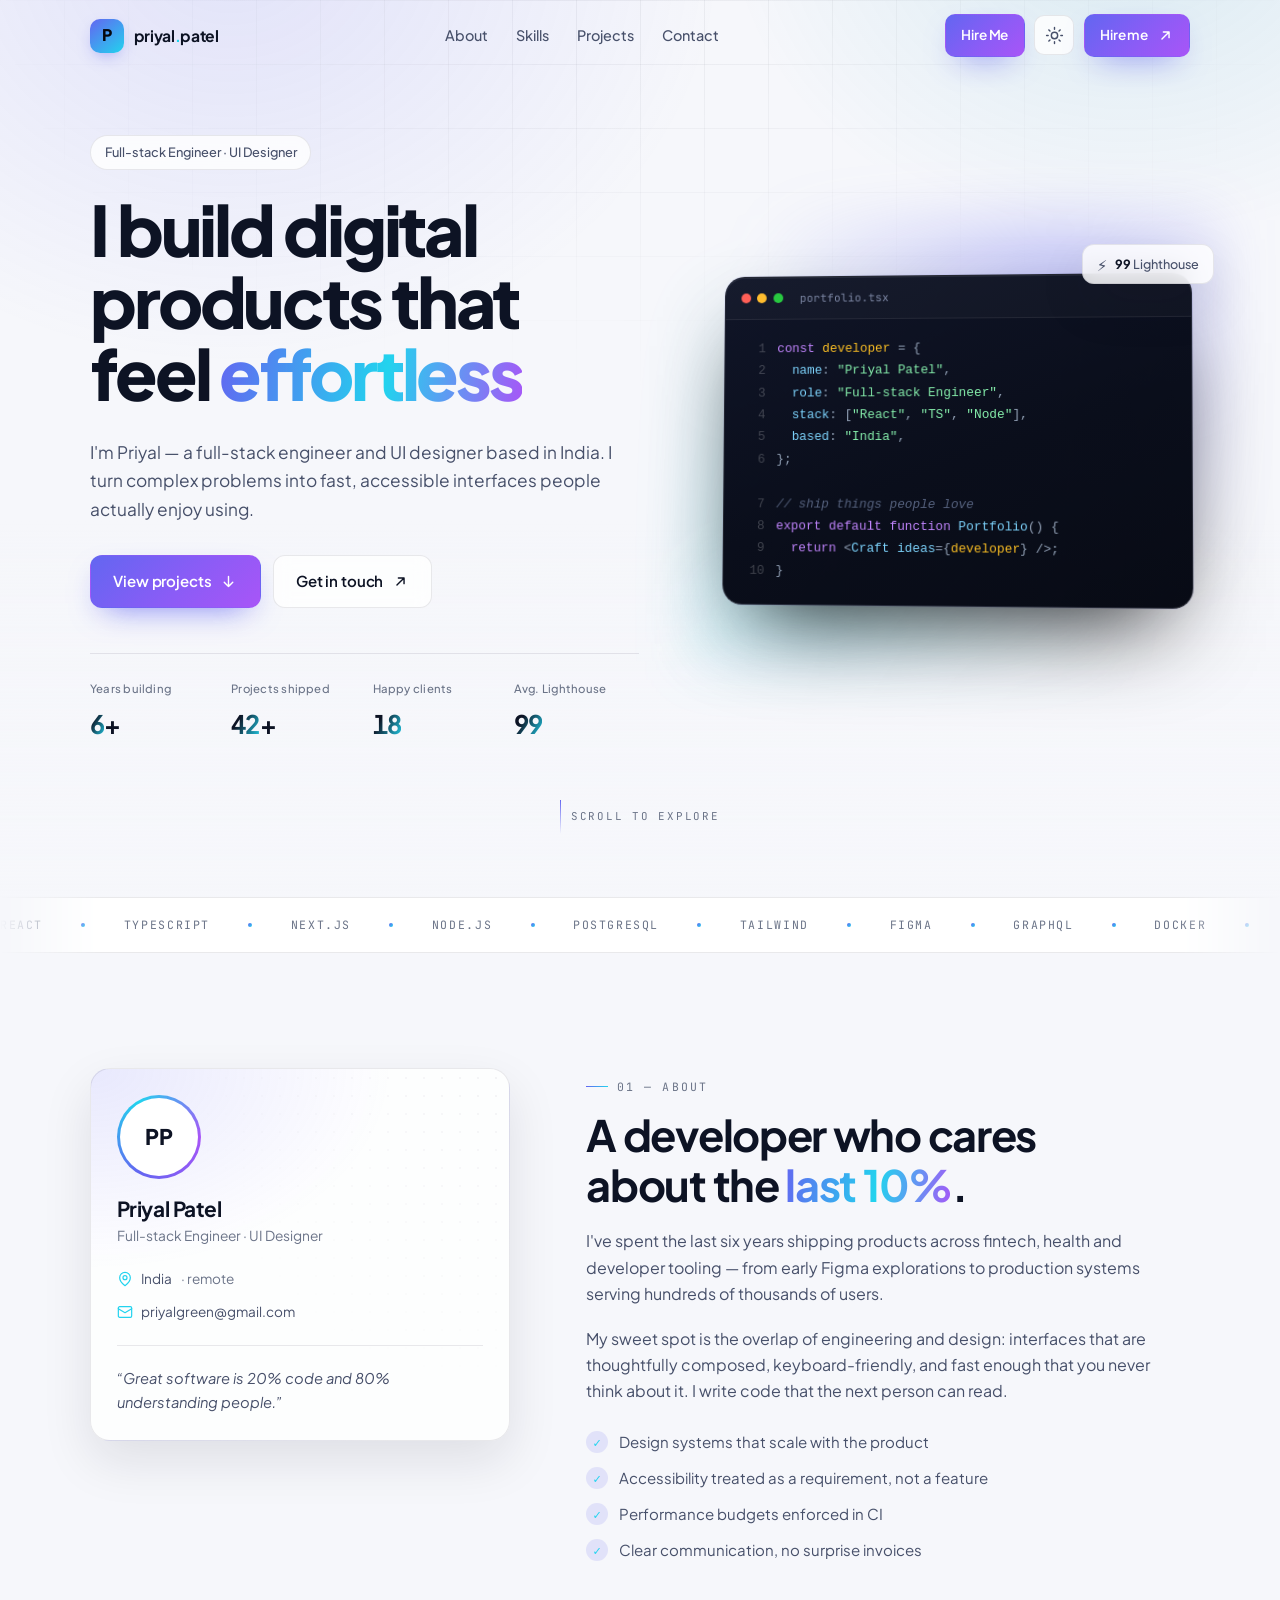
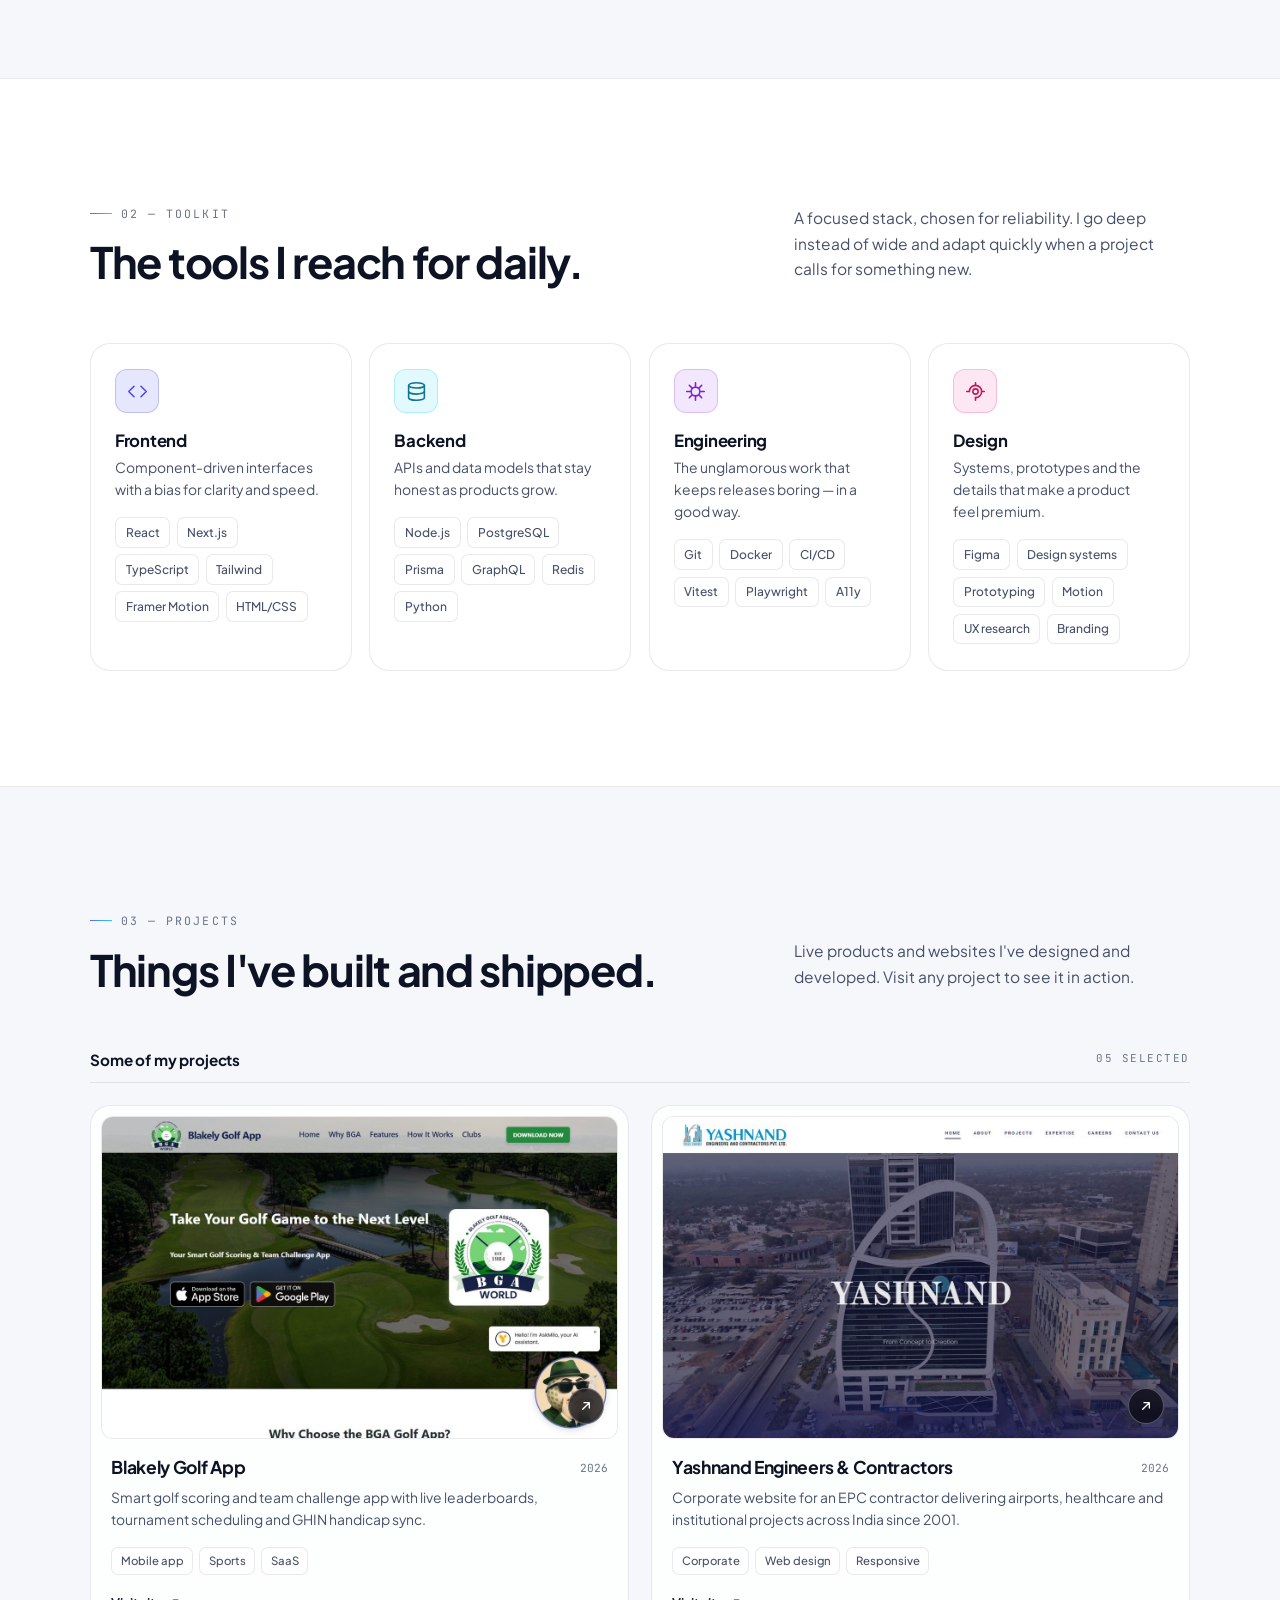
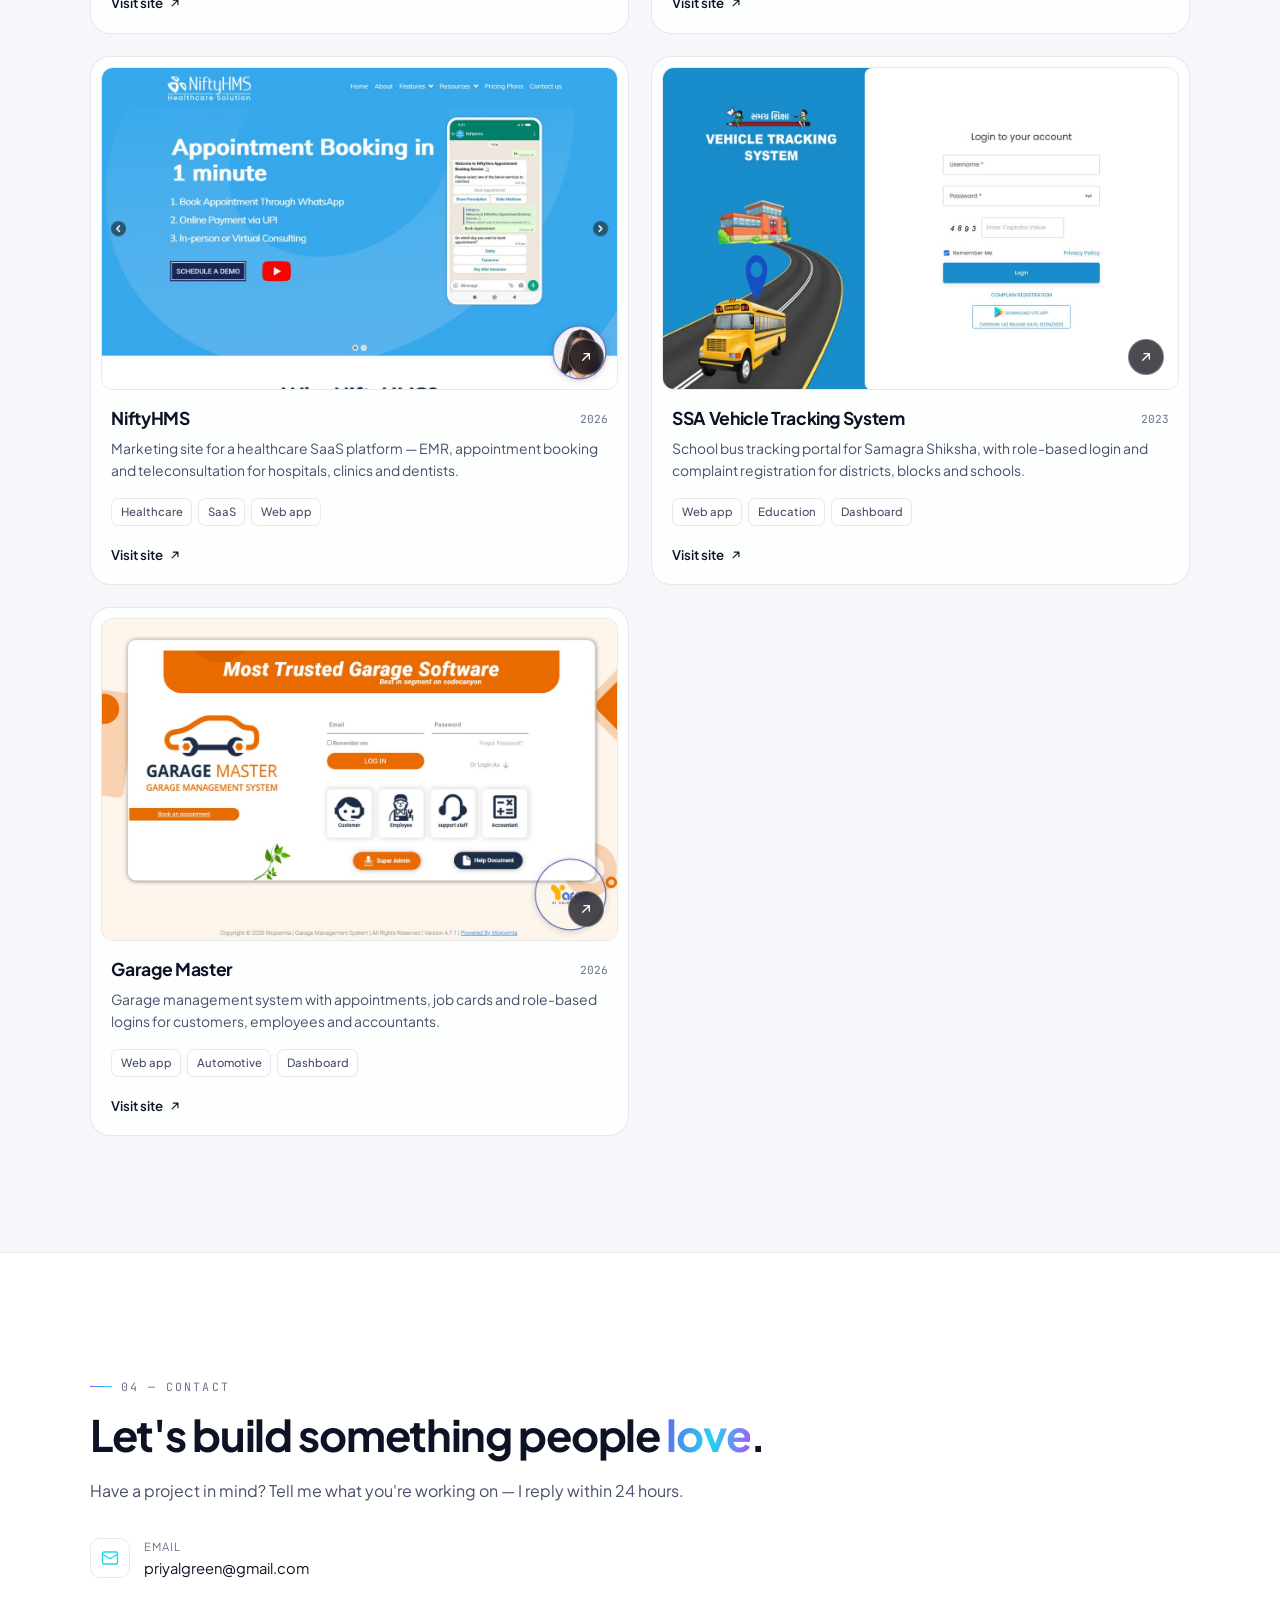
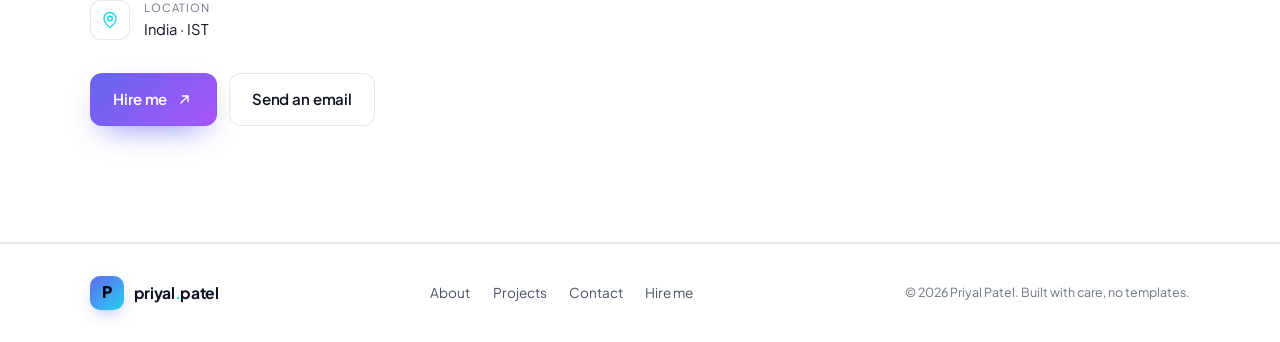
==== index.html @ 3e7e8407 "Add files via upload" ====
<!DOCTYPE html>
<html lang="en" data-theme="dark">

<head>
  <meta charset="UTF-8" />
  <meta name="viewport" content="width=device-width, initial-scale=1.0" />
  <title>Priyal Patel — Full-stack Engineer &amp; UI Designer</title>
  <meta name="description"
    content="Portfolio of Priyal Patel, a full-stack engineer and UI designer building fast, accessible digital products." />
  <meta name="author" content="Priyal Patel" />
  <meta name="theme-color" content="#060810" />
  <meta property="og:type" content="website" />
  <meta property="og:title" content="Priyal Patel — Full-stack Engineer &amp; UI Designer" />
  <meta property="og:description"
    content="I build digital products that feel effortless. Full-stack engineering, interface design and design systems." />
  <meta property="og:site_name" content="Priyal Patel" />
  <meta name="twitter:card" content="summary" />
  <meta name="twitter:title" content="Priyal Patel — Full-stack Engineer &amp; UI Designer" />
  <meta name="twitter:description"
    content="I build digital products that feel effortless. Full-stack engineering, interface design and design systems." />
  <link rel="icon"
    href="data:image/svg+xml,%3Csvg xmlns='http://www.w3.org/2000/svg' viewBox='0 0 64 64'%3E%3Cdefs%3E%3ClinearGradient id='g' x1='0' y1='0' x2='1' y2='1'%3E%3Cstop stop-color='%236366f1'/%3E%3Cstop offset='1' stop-color='%2322d3ee'/%3E%3C/linearGradient%3E%3C/defs%3E%3Crect width='64' height='64' rx='16' fill='url(%23g)'/%3E%3Cpath d='M22 48V16h12a10 10 0 0 1 0 20h-8v12z' fill='%23060810'/%3E%3C/svg%3E" />

  <link rel="preconnect" href="https://fonts.googleapis.com" />
  <link rel="preconnect" href="https://fonts.gstatic.com" crossorigin />
  <link
    href="https://fonts.googleapis.com/css2?family=Plus+Jakarta+Sans:wght@400;500;600;700;800&family=JetBrains+Mono:wght@400;500&display=swap"
    rel="stylesheet" />

  <script>
    // Apply the saved theme before first paint to avoid a flash.
    (function () {
      try {
        var saved = localStorage.getItem("theme");
        var prefersLight = window.matchMedia("(prefers-color-scheme: light)").matches;
        document.documentElement.dataset.theme = saved || (prefersLight ? "light" : "dark");
        document.documentElement.classList.add("js");
      } catch (error) {
        /* keep the default dark theme */
      }
    })();
  </script>

  <link rel="stylesheet" href="styles.css" />
</head>

<body>
  <a class="skip-link" href="#main">Skip to content</a>
  <div class="cursor-glow" aria-hidden="true"></div>

  <!-- ================= Header ================= -->
  <header class="site-header" id="site-header">
    <div class="container header-inner">
      <a class="brand" href="#top">
        <span class="brand-mark" aria-hidden="true">P</span>
        <span class="brand-text">priyal<span class="brand-dot">.</span>patel</span>
      </a>

      <nav class="nav" id="nav" tabindex="-1" aria-label="Primary">
        <ul class="nav-list">
          <li><a class="nav-link" href="#about">About</a></li>
          <li><a class="nav-link" href="#skills">Skills</a></li>
          <li><a class="nav-link" href="#work">Projects</a></li>
          <li><a class="nav-link" href="#contact">Contact</a></li>
          <li class="nav-cta">
            <a class="btn btn-primary btn-block" href="mailto:priyalgreen@gmail.com">
              Hire me
              <svg viewBox="0 0 24 24" fill="none" stroke="currentColor" stroke-width="2" stroke-linecap="round"
                stroke-linejoin="round" aria-hidden="true">
                <path d="M7 17 17 7M9 7h8v8" />
              </svg>
            </a>
          </li>
        </ul>
      </nav>

      <div class="header-actions">
        <a class="btn btn-primary btn-sm header-hire" href="mailto:priyalgreen@gmail.com">
          Hire Me
        </a>
        <button class="icon-btn theme-toggle" id="theme-toggle" type="button" aria-label="Switch color theme">
          <svg class="icon-sun" viewBox="0 0 24 24" fill="none" stroke="currentColor" stroke-width="1.8"
            stroke-linecap="round" aria-hidden="true">
            <circle cx="12" cy="12" r="4" />
            <path
              d="M12 2v2m0 16v2M4.9 4.9l1.4 1.4m11.4 11.4 1.4 1.4M2 12h2m16 0h2M4.9 19.1l1.4-1.4M17.7 6.3l1.4-1.4" />
          </svg>
          <svg class="icon-moon" viewBox="0 0 24 24" fill="none" stroke="currentColor" stroke-width="1.8"
            stroke-linecap="round" stroke-linejoin="round" aria-hidden="true">
            <path d="M21 12.8A9 9 0 1 1 11.2 3a7 7 0 0 0 9.8 9.8Z" />
          </svg>
        </button>
        <a class="btn btn-primary btn-sm header-cta" href="#contact">
          Hire me
          <svg viewBox="0 0 24 24" fill="none" stroke="currentColor" stroke-width="2" stroke-linecap="round"
            stroke-linejoin="round" aria-hidden="true">
            <path d="M7 17 17 7M9 7h8v8" />
          </svg>
        </a>
        <button class="icon-btn menu-toggle" id="menu-toggle" type="button" aria-label="Open menu" aria-expanded="false"
          aria-controls="nav">
          <span></span><span></span><span></span>
        </button>
      </div>
    </div>
  </header>

  <main id="main">
    <!-- ================= Hero ================= -->
    <section class="hero" id="top">
      <div class="container hero-grid">
        <div class="hero-copy">
          <p class="eyebrow reveal">Full-stack Engineer · UI Designer</p>

          <h1 class="hero-title reveal" style="--d: 60ms">
            I build digital products that feel
            <span class="gradient-text">effortless</span>
          </h1>

          <p class="lead reveal" style="--d: 120ms">
            I'm Priyal — a full-stack engineer and UI designer based in India. I turn
            complex problems into fast, accessible interfaces people actually enjoy using.
          </p>

          <div class="hero-actions reveal" style="--d: 180ms">
            <a class="btn btn-primary" href="#work">
              View projects
              <svg viewBox="0 0 24 24" fill="none" stroke="currentColor" stroke-width="2" stroke-linecap="round"
                stroke-linejoin="round" aria-hidden="true">
                <path d="M12 5v14M6 13l6 6 6-6" />
              </svg>
            </a>
            <a class="btn btn-ghost" href="#contact">
              Get in touch
              <svg viewBox="0 0 24 24" fill="none" stroke="currentColor" stroke-width="2" stroke-linecap="round"
                stroke-linejoin="round" aria-hidden="true">
                <path d="M7 17 17 7M9 7h8v8" />
              </svg>
            </a>
          </div>

          <dl class="hero-stats reveal" style="--d: 300ms">
            <div>
              <dt>Years building</dt>
              <dd><span data-count="6">0</span>+</dd>
            </div>
            <div>
              <dt>Projects shipped</dt>
              <dd><span data-count="42">0</span>+</dd>
            </div>
            <div>
              <dt>Happy clients</dt>
              <dd><span data-count="18">0</span></dd>
            </div>
            <div>
              <dt>Avg. Lighthouse</dt>
              <dd><span data-count="99">0</span></dd>
            </div>
          </dl>
        </div>

        <div class="hero-visual reveal" style="--d: 160ms" aria-hidden="true">
          <div class="visual-glow"></div>

          <div class="code-card">
            <div class="code-head">
              <span class="dot dot-red"></span>
              <span class="dot dot-yellow"></span>
              <span class="dot dot-green"></span>
              <span class="code-tab">portfolio.tsx</span>
            </div>
            <pre class="code-body"><code><span class="lineno">1</span><span class="tok-key">const</span> <span class="tok-var">developer</span> <span class="tok-punc">=</span> <span class="tok-punc">{</span>
<span class="lineno">2</span>  <span class="tok-fn">name</span><span class="tok-punc">:</span> <span class="tok-str">"Priyal Patel"</span><span class="tok-punc">,</span>
<span class="lineno">3</span>  <span class="tok-fn">role</span><span class="tok-punc">:</span> <span class="tok-str">"Full-stack Engineer"</span><span class="tok-punc">,</span>
<span class="lineno">4</span>  <span class="tok-fn">stack</span><span class="tok-punc">:</span> <span class="tok-punc">[</span><span class="tok-str">"React"</span><span class="tok-punc">,</span> <span class="tok-str">"TS"</span><span class="tok-punc">,</span> <span class="tok-str">"Node"</span><span class="tok-punc">]</span><span class="tok-punc">,</span>
<span class="lineno">5</span>  <span class="tok-fn">based</span><span class="tok-punc">:</span> <span class="tok-str">"India"</span><span class="tok-punc">,</span>
<span class="lineno">6</span><span class="tok-punc">}</span><span class="tok-punc">;</span>

<span class="lineno">7</span><span class="tok-com">// ship things people love</span>
<span class="lineno">8</span><span class="tok-key">export default function</span> <span class="tok-fn">Portfolio</span><span class="tok-punc">() {</span>
<span class="lineno">9</span>  <span class="tok-key">return</span> <span class="tok-punc">&lt;</span><span class="tok-fn">Craft</span> <span class="tok-fn">ideas</span><span class="tok-punc">=</span><span class="tok-punc">{</span><span class="tok-var">developer</span><span class="tok-punc">}</span> <span class="tok-punc">/&gt;</span><span class="tok-punc">;</span>
<span class="lineno">10</span><span class="tok-punc">}</span></code></pre>
          </div>

          <div class="float-chip chip-top">
            <span class="chip-icon">⚡</span>
            <span><strong>99</strong> Lighthouse</span>
          </div>
        </div>
      </div>

      <div class="scroll-hint" aria-hidden="true">
        <span class="scroll-line"></span>
        Scroll to explore
      </div>
    </section>

    <!-- ================= Marquee ================= -->
    <div class="marquee" aria-hidden="true">
      <div class="marquee-track">
        <span>React</span><span>TypeScript</span><span>Next.js</span><span>Node.js</span><span>PostgreSQL</span><span>Tailwind</span><span>Figma</span><span>GraphQL</span><span>Docker</span><span>Framer
          Motion</span>
        <span>React</span><span>TypeScript</span><span>Next.js</span><span>Node.js</span><span>PostgreSQL</span><span>Tailwind</span><span>Figma</span><span>GraphQL</span><span>Docker</span><span>Framer
          Motion</span>
      </div>
    </div>

    <!-- ================= About ================= -->
    <section class="section" id="about">
      <div class="container about-grid">
        <div class="about-visual reveal">
          <div class="profile-card">
            <div class="profile-top">
              <div class="avatar" aria-hidden="true">
                <span>PP</span>
              </div>
            </div>
            <p class="profile-name">Priyal Patel</p>
            <p class="profile-role">Full-stack Engineer · UI Designer</p>
            <ul class="profile-meta">
              <li>
                <svg viewBox="0 0 24 24" fill="none" stroke="currentColor" stroke-width="1.8" stroke-linecap="round"
                  stroke-linejoin="round" aria-hidden="true">
                  <path d="M20 10c0 6-8 12-8 12S4 16 4 10a8 8 0 1 1 16 0Z" />
                  <circle cx="12" cy="10" r="3" />
                </svg>
                India <span class="muted">· remote</span>
              </li>
              <li>
                <svg viewBox="0 0 24 24" fill="none" stroke="currentColor" stroke-width="1.8" stroke-linecap="round"
                  stroke-linejoin="round" aria-hidden="true">
                  <rect x="2" y="4" width="20" height="16" rx="2" />
                  <path d="m2 7 10 6 10-6" />
                </svg>
                <a href="mailto:priyalgreen@gmail.com">priyalgreen@gmail.com</a>
              </li>
            </ul>
            <div class="profile-divider"></div>
            <p class="profile-quote">
              “Great software is 20% code and 80% understanding people.”
            </p>
          </div>
        </div>

        <div class="about-copy">
          <p class="section-eyebrow reveal">01 — About</p>
          <h2 class="section-title reveal" style="--d: 60ms">
            A developer who cares about the <span class="gradient-text">last 10%</span>.
          </h2>
          <p class="about-text reveal" style="--d: 120ms">
            I've spent the last six years shipping products across fintech, health and
            developer tooling — from early Figma explorations to production systems
            serving hundreds of thousands of users.
          </p>
          <p class="about-text reveal" style="--d: 160ms">
            My sweet spot is the overlap of engineering and design: interfaces that are
            thoughtfully composed, keyboard-friendly, and fast enough that you never
            think about it. I write code that the next person can read.
          </p>

          <ul class="principle-list reveal" style="--d: 200ms">
            <li><span class="check">✓</span> Design systems that scale with the product</li>
            <li><span class="check">✓</span> Accessibility treated as a requirement, not a feature</li>
            <li><span class="check">✓</span> Performance budgets enforced in CI</li>
            <li><span class="check">✓</span> Clear communication, no surprise invoices</li>
          </ul>
        </div>
      </div>
    </section>

    <!-- ================= Skills ================= -->
    <section class="section section-alt" id="skills">
      <div class="container">
        <div class="section-head">
          <div>
            <p class="section-eyebrow reveal">02 — Toolkit</p>
            <h2 class="section-title reveal" style="--d: 60ms">The tools I reach for daily.</h2>
          </div>
          <p class="section-sub reveal" style="--d: 120ms">
            A focused stack, chosen for reliability. I go deep instead of wide and adapt
            quickly when a project calls for something new.
          </p>
        </div>

        <div class="skills-grid">
          <article class="skill-card reveal" style="--d: 0ms">
            <div class="skill-icon icon-indigo">
              <svg viewBox="0 0 24 24" fill="none" stroke="currentColor" stroke-width="1.8" stroke-linecap="round"
                stroke-linejoin="round" aria-hidden="true">
                <path d="m8 6-6 6 6 6M16 6l6 6-6 6" />
              </svg>
            </div>
            <h3>Frontend</h3>
            <p>Component-driven interfaces with a bias for clarity and speed.</p>
            <ul class="chips">
              <li>React</li>
              <li>Next.js</li>
              <li>TypeScript</li>
              <li>Tailwind</li>
              <li>Framer Motion</li>
              <li>HTML/CSS</li>
            </ul>
          </article>

          <article class="skill-card reveal" style="--d: 80ms">
            <div class="skill-icon icon-cyan">
              <svg viewBox="0 0 24 24" fill="none" stroke="currentColor" stroke-width="1.8" stroke-linecap="round"
                stroke-linejoin="round" aria-hidden="true">
                <ellipse cx="12" cy="5" rx="9" ry="3" />
                <path d="M3 5v7c0 1.66 4.03 3 9 3s9-1.34 9-3V5" />
                <path d="M3 12v7c0 1.66 4.03 3 9 3s9-1.34 9-3v-7" />
              </svg>
            </div>
            <h3>Backend</h3>
            <p>APIs and data models that stay honest as products grow.</p>
            <ul class="chips">
              <li>Node.js</li>
              <li>PostgreSQL</li>
              <li>Prisma</li>
              <li>GraphQL</li>
              <li>Redis</li>
              <li>Python</li>
            </ul>
          </article>

          <article class="skill-card reveal" style="--d: 160ms">
            <div class="skill-icon icon-violet">
              <svg viewBox="0 0 24 24" fill="none" stroke="currentColor" stroke-width="1.8" stroke-linecap="round"
                stroke-linejoin="round" aria-hidden="true">
                <path
                  d="M12 2v4M12 18v4M4.9 4.9l2.9 2.9M16.2 16.2l2.9 2.9M2 12h4M18 12h4M4.9 19.1l2.9-2.9M16.2 7.8l2.9-2.9" />
                <circle cx="12" cy="12" r="5" />
              </svg>
            </div>
            <h3>Engineering</h3>
            <p>The unglamorous work that keeps releases boring — in a good way.</p>
            <ul class="chips">
              <li>Git</li>
              <li>Docker</li>
              <li>CI/CD</li>
              <li>Vitest</li>
              <li>Playwright</li>
              <li>A11y</li>
            </ul>
          </article>

          <article class="skill-card reveal" style="--d: 240ms">
            <div class="skill-icon icon-pink">
              <svg viewBox="0 0 24 24" fill="none" stroke="currentColor" stroke-width="1.8" stroke-linecap="round"
                stroke-linejoin="round" aria-hidden="true">
                <path d="M12 19a7 7 0 1 0-7-7" />
                <circle cx="12" cy="12" r="3" />
                <path d="M5 12H2M12 5V2M19 12h3M12 19v3" />
              </svg>
            </div>
            <h3>Design</h3>
            <p>Systems, prototypes and the details that make a product feel premium.</p>
            <ul class="chips">
              <li>Figma</li>
              <li>Design systems</li>
              <li>Prototyping</li>
              <li>Motion</li>
              <li>UX research</li>
              <li>Branding</li>
            </ul>
          </article>
        </div>
      </div>
    </section>

    <!-- ================= Work ================= -->
    <section class="section" id="work">
      <div class="container">
        <div class="section-head">
          <div>
            <p class="section-eyebrow reveal">03 — Projects</p>
            <h2 class="section-title reveal" style="--d: 60ms">Things I've built and shipped.</h2>
          </div>
          <p class="section-sub reveal" style="--d: 120ms">
            Live products and websites I've designed and developed. Visit any project
            to see it in action.
          </p>
        </div>

        <div class="projects-bar reveal" style="--d: 160ms">
          <h3 class="projects-label">Some of my projects</h3>
          <span class="projects-count">05 selected</span>
        </div>

        <div class="projects-grid" id="projects-grid">
          <article class="project reveal" style="--d: 80ms">
            <a class="project-link" href="https://bgaapp.com" target="_blank" rel="noopener noreferrer">
              <div class="thumb">
                <img src="assets/projects/bgaapp.jpg"
                  alt="Blakely Golf App homepage with a golfer swinging and the BGA Golf App download call to action"
                  width="1200" height="750" loading="lazy" decoding="async" />
                <span class="thumb-arrow" aria-hidden="true">
                  <svg viewBox="0 0 24 24" fill="none" stroke="currentColor" stroke-width="2" stroke-linecap="round"
                    stroke-linejoin="round">
                    <path d="M7 17 17 7M9 7h8v8" />
                  </svg>
                </span>
              </div>
              <div class="project-body">
                <div class="project-head">
                  <h3>Blakely Golf App</h3>
                  <span class="project-year">2026</span>
                </div>
                <p>Smart golf scoring and team challenge app with live leaderboards, tournament scheduling and GHIN
                  handicap sync.</p>
                <ul class="chips chips-sm">
                  <li>Mobile app</li>
                  <li>Sports</li>
                  <li>SaaS</li>
                </ul>
                <span class="project-cta">
                  Visit site
                  <svg viewBox="0 0 24 24" fill="none" stroke="currentColor" stroke-width="2" stroke-linecap="round"
                    stroke-linejoin="round" aria-hidden="true">
                    <path d="M7 17 17 7M9 7h8v8" />
                  </svg>
                </span>
              </div>
            </a>
          </article>

          <article class="project reveal" style="--d: 0ms">
            <a class="project-link" href="https://www.yashnandeng.com/" target="_blank" rel="noopener noreferrer">
              <div class="thumb">
                <img src="assets/projects/yashnand.jpg"
                  alt="Yashnand Engineers &amp; Contractors homepage showing an aerial view of a completed commercial tower"
                  width="1200" height="750" loading="lazy" decoding="async" />
                <span class="thumb-arrow" aria-hidden="true">
                  <svg viewBox="0 0 24 24" fill="none" stroke="currentColor" stroke-width="2" stroke-linecap="round"
                    stroke-linejoin="round">
                    <path d="M7 17 17 7M9 7h8v8" />
                  </svg>
                </span>
              </div>
              <div class="project-body">
                <div class="project-head">
                  <h3>Yashnand Engineers &amp; Contractors</h3>
                  <span class="project-year">2026</span>
                </div>
                <p>Corporate website for an EPC contractor delivering airports, healthcare and institutional projects
                  across India since 2001.</p>
                <ul class="chips chips-sm">
                  <li>Corporate</li>
                  <li>Web design</li>
                  <li>Responsive</li>
                </ul>
                <span class="project-cta">
                  Visit site
                  <svg viewBox="0 0 24 24" fill="none" stroke="currentColor" stroke-width="2" stroke-linecap="round"
                    stroke-linejoin="round" aria-hidden="true">
                    <path d="M7 17 17 7M9 7h8v8" />
                  </svg>
                </span>
              </div>
            </a>
          </article>

          <article class="project reveal" style="--d: 80ms">
            <a class="project-link" href="https://niftyhms.com/" target="_blank" rel="noopener noreferrer">
              <div class="thumb">
                <img src="assets/projects/niftyhms.jpg"
                  alt="NiftyHMS homepage with appointment booking messaging and a WhatsApp consultation preview"
                  width="1200" height="750" loading="lazy" decoding="async" />
                <span class="thumb-arrow" aria-hidden="true">
                  <svg viewBox="0 0 24 24" fill="none" stroke="currentColor" stroke-width="2" stroke-linecap="round"
                    stroke-linejoin="round">
                    <path d="M7 17 17 7M9 7h8v8" />
                  </svg>
                </span>
              </div>
              <div class="project-body">
                <div class="project-head">
                  <h3>NiftyHMS</h3>
                  <span class="project-year">2026</span>
                </div>
                <p>Marketing site for a healthcare SaaS platform — EMR, appointment booking and teleconsultation for
                  hospitals, clinics and dentists.</p>
                <ul class="chips chips-sm">
                  <li>Healthcare</li>
                  <li>SaaS</li>
                  <li>Web app</li>
                </ul>
                <span class="project-cta">
                  Visit site
                  <svg viewBox="0 0 24 24" fill="none" stroke="currentColor" stroke-width="2" stroke-linecap="round"
                    stroke-linejoin="round" aria-hidden="true">
                    <path d="M7 17 17 7M9 7h8v8" />
                  </svg>
                </span>
              </div>
            </a>
          </article>

          <article class="project reveal" style="--d: 160ms">
            <a class="project-link" href="https://ssavts.in/" target="_blank" rel="noopener noreferrer">
              <div class="thumb">
                <img src="assets/projects/ssavts.jpg"
                  alt="Samagra Shiksha Vehicle Tracking System login screen with an illustrated school bus" width="1200"
                  height="750" loading="lazy" decoding="async" />
                <span class="thumb-arrow" aria-hidden="true">
                  <svg viewBox="0 0 24 24" fill="none" stroke="currentColor" stroke-width="2" stroke-linecap="round"
                    stroke-linejoin="round">
                    <path d="M7 17 17 7M9 7h8v8" />
                  </svg>
                </span>
              </div>
              <div class="project-body">
                <div class="project-head">
                  <h3>SSA Vehicle Tracking System</h3>
                  <span class="project-year">2023</span>
                </div>
                <p>School bus tracking portal for Samagra Shiksha, with role-based login and complaint registration for
                  districts, blocks and schools.</p>
                <ul class="chips chips-sm">
                  <li>Web app</li>
                  <li>Education</li>
                  <li>Dashboard</li>
                </ul>
                <span class="project-cta">
                  Visit site
                  <svg viewBox="0 0 24 24" fill="none" stroke="currentColor" stroke-width="2" stroke-linecap="round"
                    stroke-linejoin="round" aria-hidden="true">
                    <path d="M7 17 17 7M9 7h8v8" />
                  </svg>
                </span>
              </div>
            </a>
          </article>

          <article class="project reveal" style="--d: 0ms">
            <a class="project-link" href="https://pushnifty.com/dasinfoau/php/garage/" target="_blank"
              rel="noopener noreferrer">
              <div class="thumb">
                <img src="assets/projects/garage.jpg"
                  alt="Garage Master login screen with role options for customers, employees and accountants"
                  width="1200" height="750" loading="lazy" decoding="async" />
                <span class="thumb-arrow" aria-hidden="true">
                  <svg viewBox="0 0 24 24" fill="none" stroke="currentColor" stroke-width="2" stroke-linecap="round"
                    stroke-linejoin="round">
                    <path d="M7 17 17 7M9 7h8v8" />
                  </svg>
                </span>
              </div>
              <div class="project-body">
                <div class="project-head">
                  <h3>Garage Master</h3>
                  <span class="project-year">2026</span>
                </div>
                <p>Garage management system with appointments, job cards and role-based logins for customers, employees
                  and accountants.</p>
                <ul class="chips chips-sm">
                  <li>Web app</li>
                  <li>Automotive</li>
                  <li>Dashboard</li>
                </ul>
                <span class="project-cta">
                  Visit site
                  <svg viewBox="0 0 24 24" fill="none" stroke="currentColor" stroke-width="2" stroke-linecap="round"
                    stroke-linejoin="round" aria-hidden="true">
                    <path d="M7 17 17 7M9 7h8v8" />
                  </svg>
                </span>
              </div>
            </a>

        </div>
      </div>
    </section>

    <!-- ================= Contact ================= -->
    <section class="section section-alt" id="contact">
      <div class="container">
        <div class="contact-copy">
          <p class="section-eyebrow reveal">04 — Contact</p>
          <h2 class="section-title reveal" style="--d: 60ms">
            Let's build something people <span class="gradient-text">love</span>.
          </h2>
          <p class="about-text reveal" style="--d: 120ms">
            Have a project in mind? Tell me what you're working on — I reply within
            24 hours.
          </p>

          <ul class="contact-list reveal" style="--d: 160ms">
            <li>
              <span class="contact-icon">
                <svg viewBox="0 0 24 24" fill="none" stroke="currentColor" stroke-width="1.8" stroke-linecap="round"
                  stroke-linejoin="round" aria-hidden="true">
                  <rect x="2" y="4" width="20" height="16" rx="2" />
                  <path d="m2 7 10 6 10-6" />
                </svg>
              </span>
              <span>
                <span class="contact-label">Email</span>
                <a href="mailto:priyalgreen@gmail.com">priyalgreen@gmail.com</a>
              </span>
            </li>
            <li>
              <span class="contact-icon">
                <svg viewBox="0 0 24 24" fill="none" stroke="currentColor" stroke-width="1.8" stroke-linecap="round"
                  stroke-linejoin="round" aria-hidden="true">
                  <path d="M20 10c0 6-8 12-8 12S4 16 4 10a8 8 0 1 1 16 0Z" />
                  <circle cx="12" cy="10" r="3" />
                </svg>
              </span>
              <span>
                <span class="contact-label">Location</span>
                India · IST
              </span>
            </li>
          </ul>

          <div class="hero-actions reveal" style="--d: 200ms">
            <a class="btn btn-primary" href="mailto:priyalgreen@gmail.com">
              Hire me
              <svg viewBox="0 0 24 24" fill="none" stroke="currentColor" stroke-width="2" stroke-linecap="round"
                stroke-linejoin="round" aria-hidden="true">
                <path d="M7 17 17 7M9 7h8v8" />
              </svg>
            </a>
            <a class="btn btn-ghost" href="mailto:priyalgreen@gmail.com">
              Send an email
            </a>
          </div>
        </div>
      </div>
    </section>
  </main>

  <!-- ================= Footer ================= -->
  <footer class="site-footer">
    <div class="container footer-inner">
      <a class="brand" href="#top">
        <span class="brand-mark" aria-hidden="true">P</span>
        <span class="brand-text">priyal<span class="brand-dot">.</span>patel</span>
      </a>

      <nav aria-label="Footer">
        <ul class="footer-links">
          <li><a href="#about">About</a></li>
          <li><a href="#work">Projects</a></li>
          <li><a href="#contact">Contact</a></li>
          <li><a href="mailto:priyalgreen@gmail.com">Hire me</a></li>
        </ul>
      </nav>

      <p class="footer-note">© <span id="year">2026</span> Priyal Patel. Built with care, no templates.</p>
    </div>
  </footer>

  <button class="to-top" id="to-top" type="button" aria-label="Back to top">
    <svg viewBox="0 0 24 24" fill="none" stroke="currentColor" stroke-width="2" stroke-linecap="round"
      stroke-linejoin="round" aria-hidden="true">
      <path d="M12 19V5M6 11l6-6 6 6" />
    </svg>
  </button>

  <script src="script.js"></script>
</body>

</html>
---- styles.css ----
/* ==========================================================================
   Priyal Patel — Portfolio
   1. Tokens
   2. Reset & base
   3. Layout & utilities
   4. Header & navigation
   5. Hero
   6. Marquee
   7. About
   8. Skills
   9. Work
   10. Experience
   11. Contact
   12. Footer & back-to-top
   13. Motion / effects
   14. Responsive
   ========================================================================== */

/* ---------- 1. Tokens ---------- */
:root {
  --font-sans: "Plus Jakarta Sans", system-ui, -apple-system, "Segoe UI", Roboto, sans-serif;
  --font-mono: "JetBrains Mono", ui-monospace, "SFMono-Regular", Consolas, monospace;

  --accent: #6366f1;
  --accent-2: #22d3ee;
  --accent-3: #a855f7;

  --radius-sm: 10px;
  --radius: 14px;
  --radius-lg: 20px;

  --container: 1180px;
  --header-h: 72px;
  --ease: cubic-bezier(0.22, 1, 0.36, 1);
}

[data-theme="dark"] {
  --bg: #06080f;
  --bg-alt: #090d18;
  --surface: rgba(255, 255, 255, 0.035);
  --surface-2: rgba(255, 255, 255, 0.06);
  --border: rgba(255, 255, 255, 0.08);
  --border-strong: rgba(255, 255, 255, 0.18);
  --text: #eef1f8;
  --text-2: #a7aec2;
  --muted: #7c8399;
  --header: rgba(6, 8, 15, 0.72);
  --shadow: 0 24px 70px rgba(0, 0, 0, 0.5);
  --glow-1: rgba(99, 102, 241, 0.20);
  --glow-2: rgba(34, 211, 238, 0.12);
  color-scheme: dark;
}

[data-theme="light"] {
  --bg: #f6f7fb;
  --bg-alt: #ffffff;
  --surface: rgba(255, 255, 255, 0.8);
  --surface-2: #ffffff;
  --border: rgba(13, 19, 36, 0.09);
  --border-strong: rgba(13, 19, 36, 0.2);
  --text: #0d1324;
  --text-2: #47506a;
  --muted: #6b7488;
  --header: rgba(246, 247, 251, 0.8);
  --shadow: 0 20px 50px rgba(15, 23, 42, 0.1);
  --glow-1: rgba(99, 102, 241, 0.14);
  --glow-2: rgba(8, 145, 178, 0.12);
  color-scheme: light;
}

/* ---------- 2. Reset & base ---------- */
*,
*::before,
*::after {
  box-sizing: border-box;
}

* {
  margin: 0;
}

html {
  scroll-behavior: smooth;
  scroll-padding-top: calc(var(--header-h) + 20px);
  -webkit-text-size-adjust: 100%;
}

body {
  min-height: 100vh;
  font-family: var(--font-sans);
  font-size: 1rem;
  line-height: 1.65;
  color: var(--text);
  background: var(--bg);
  -webkit-font-smoothing: antialiased;
  text-rendering: optimizeLegibility;
  overflow-x: hidden;
  transition: background-color 0.35s ease, color 0.35s ease;
}

body.nav-open {
  overflow: hidden;
}

img,
svg {
  display: block;
  max-width: 100%;
}

a {
  color: inherit;
  text-decoration: none;
}

button,
input,
select,
textarea {
  font: inherit;
  color: inherit;
}

button {
  cursor: pointer;
  border: 0;
  background: none;
}

ul,
ol {
  list-style: none;
  padding: 0;
}

h1,
h2,
h3 {
  line-height: 1.15;
  letter-spacing: -0.025em;
  font-weight: 700;
  text-wrap: balance;
}

p {
  text-wrap: pretty;
}

::selection {
  background: rgba(99, 102, 241, 0.35);
  color: var(--text);
}

:focus-visible {
  outline: 2px solid var(--accent-2);
  outline-offset: 3px;
  border-radius: 4px;
}

/* ---------- 3. Layout & utilities ---------- */
.container {
  width: 100%;
  max-width: var(--container);
  margin-inline: auto;
  padding-inline: clamp(1.15rem, 4vw, 2.5rem);
}

.section {
  position: relative;
  padding-block: clamp(4.25rem, 9vw, 7.5rem);
}

.section-alt {
  background: var(--bg-alt);
  border-block: 1px solid var(--border);
}

.section-head {
  display: flex;
  align-items: flex-end;
  justify-content: space-between;
  gap: 2.5rem;
  margin-bottom: clamp(2.25rem, 5vw, 3.5rem);
}

.section-eyebrow {
  display: inline-flex;
  align-items: center;
  gap: 0.55rem;
  margin-bottom: 0.9rem;
  font-family: var(--font-mono);
  font-size: 0.72rem;
  letter-spacing: 0.18em;
  text-transform: uppercase;
  color: var(--muted);
}

.section-eyebrow::before {
  content: "";
  width: 22px;
  height: 1px;
  background: linear-gradient(90deg, var(--accent), var(--accent-2));
}

.section-title {
  font-size: clamp(1.85rem, 3.4vw, 2.7rem);
  font-weight: 700;
  letter-spacing: -0.03em;
}

.section-sub {
  max-width: 36ch;
  color: var(--text-2);
  font-size: 0.97rem;
  padding-bottom: 0.3rem;
}

.gradient-text {
  background: linear-gradient(100deg, var(--accent) 0%, var(--accent-2) 55%, var(--accent-3) 100%);
  -webkit-background-clip: text;
  background-clip: text;
  color: transparent;
}

.eyebrow {
  display: inline-flex;
  align-items: center;
  gap: 0.55rem;
  padding: 0.38rem 0.85rem;
  border: 1px solid var(--border);
  border-radius: 999px;
  background: var(--surface);
  font-size: 0.8rem;
  font-weight: 500;
  color: var(--text-2);
  backdrop-filter: blur(6px);
}

/* Buttons */
.btn-sm {
  padding: 0.45rem 0.9rem;
  font-size: 0.8rem;
  border-radius: 10px;
}
.btn {
  display: inline-flex;
  align-items: center;
  justify-content: center;
  gap: 0.55rem;
  padding: 0.82rem 1.4rem;
  border: 1px solid transparent;
  border-radius: 12px;
  font-size: 0.94rem;
  font-weight: 600;
  letter-spacing: -0.01em;
  white-space: nowrap;
  transition: transform 0.25s var(--ease), box-shadow 0.25s var(--ease),
    background-color 0.25s ease, border-color 0.25s ease, color 0.25s ease;
}

.btn svg {
  width: 17px;
  height: 17px;
  flex: none;
  transition: transform 0.25s var(--ease);
}

.btn:hover svg {
  transform: translateX(2px);
}

.btn-primary {
  color: #fff;
  background: linear-gradient(135deg, #6366f1, #8b5cf6 55%, #a855f7);
  box-shadow: 0 12px 32px -14px rgba(99, 102, 241, 0.95);
}

.btn-primary:hover {
  transform: translateY(-2px);
  box-shadow: 0 18px 42px -14px rgba(99, 102, 241, 0.95);
}

.btn-ghost {
  color: var(--text);
  background: var(--surface);
  border-color: var(--border);
  backdrop-filter: blur(8px);
}

.btn-ghost:hover {
  transform: translateY(-2px);
  border-color: var(--border-strong);
  background: var(--surface-2);
}

.btn-sm {
  padding: 0.55rem 0.95rem;
  font-size: 0.85rem;
  border-radius: var(--radius-sm);
}

.btn-block {
  width: 100%;
}

/* Chips */
.chips {
  display: flex;
  flex-wrap: wrap;
  gap: 0.4rem;
  margin-top: 1rem;
}

.chips li {
  padding: 0.28rem 0.6rem;
  border: 1px solid var(--border);
  border-radius: 7px;
  background: var(--surface-2);
  font-size: 0.75rem;
  font-weight: 500;
  color: var(--text-2);
  transition: color 0.2s, border-color 0.2s;
}

.chips-sm li {
  font-size: 0.71rem;
  padding: 0.22rem 0.52rem;
}

/* Skip link */
.skip-link {
  position: fixed;
  top: 10px;
  left: 10px;
  z-index: 100;
  padding: 0.6rem 1rem;
  border-radius: 8px;
  background: var(--accent);
  color: #fff;
  font-weight: 600;
  transform: translateY(-160%);
  transition: transform 0.25s var(--ease);
}

.skip-link:focus {
  transform: translateY(0);
}

/* ---------- 4. Header ---------- */
.site-header {
  position: fixed;
  inset: 0 0 auto;
  z-index: 50;
  height: var(--header-h);
  border-bottom: 1px solid transparent;
  background: transparent;
  transition: background-color 0.35s ease, border-color 0.35s ease,
    backdrop-filter 0.35s ease;
}

.site-header.is-scrolled {
  background: var(--header);
  border-bottom-color: var(--border);
  backdrop-filter: blur(18px) saturate(160%);
  -webkit-backdrop-filter: blur(18px) saturate(160%);
}

.header-inner {
  display: flex;
  align-items: center;
  justify-content: space-between;
  gap: 1.5rem;
  height: 100%;
}

.brand {
  display: inline-flex;
  align-items: center;
  gap: 0.6rem;
  font-weight: 700;
  letter-spacing: -0.02em;
  flex: none;
}

.brand-mark {
  display: grid;
  place-items: center;
  width: 34px;
  height: 34px;
  border-radius: 10px;
  background: linear-gradient(140deg, var(--accent), var(--accent-2));
  color: #05070d;
  font-size: 1rem;
  font-weight: 800;
  box-shadow: 0 6px 18px -8px rgba(99, 102, 241, 0.9);
}

.brand-text {
  font-size: 0.98rem;
}

.brand-dot {
  color: var(--accent-2);
}

.nav-list {
  display: flex;
  align-items: center;
  gap: clamp(1rem, 2.2vw, 1.9rem);
}

.nav-link {
  position: relative;
  display: inline-block;
  padding: 0.35rem 0;
  font-size: 0.9rem;
  font-weight: 500;
  color: var(--text-2);
  transition: color 0.2s ease;
}

.nav-link::after {
  content: "";
  position: absolute;
  left: 0;
  right: 0;
  bottom: -1px;
  height: 2px;
  border-radius: 2px;
  background: linear-gradient(90deg, var(--accent), var(--accent-2));
  transform: scaleX(0);
  transform-origin: left;
  transition: transform 0.3s var(--ease);
}

.nav-link:hover,
.nav-link.is-active {
  color: var(--text);
}

.nav-link:hover::after,
.nav-link.is-active::after {
  transform: scaleX(1);
}

.nav:focus,
.nav:focus-visible {
  outline: none;
}

.nav-cta {
  display: none;
}

.header-actions {
  display: flex;
  align-items: center;
  gap: 0.6rem;
  flex: none;
}

.icon-btn {
  display: grid;
  place-items: center;
  width: 40px;
  height: 40px;
  border: 1px solid var(--border);
  border-radius: var(--radius-sm);
  background: var(--surface);
  color: var(--text-2);
  transition: color 0.2s, border-color 0.2s, background-color 0.2s,
    transform 0.2s var(--ease);
}

.icon-btn:hover {
  color: var(--text);
  border-color: var(--border-strong);
  background: var(--surface-2);
}

.icon-btn svg {
  width: 19px;
  height: 19px;
}

[data-theme="dark"] .icon-sun,
[data-theme="light"] .icon-moon {
  display: none;
}

.menu-toggle {
  display: none;
  flex-direction: column;
  justify-content: center;
  align-items: center;
  gap: 4px;
}

.menu-toggle span {
  display: block;
  width: 18px;
  height: 2px;
  border-radius: 2px;
  background: currentColor;
  transition: transform 0.3s var(--ease), opacity 0.2s ease;
}

.menu-toggle[aria-expanded="true"] span:nth-child(1) {
  transform: translateY(6px) rotate(45deg);
}

.menu-toggle[aria-expanded="true"] span:nth-child(2) {
  opacity: 0;
}

.menu-toggle[aria-expanded="true"] span:nth-child(3) {
  transform: translateY(-6px) rotate(-45deg);
}

/* ---------- 5. Hero ---------- */
.hero {
  position: relative;
  padding-top: calc(var(--header-h) + clamp(2.5rem, 7vh, 5rem));
  padding-bottom: clamp(3rem, 7vh, 5rem);
  overflow: hidden;
  isolation: isolate;
}

.hero::before {
  content: "";
  position: absolute;
  inset: -20% 0 auto;
  height: 120%;
  z-index: -1;
  background:
    radial-gradient(ellipse 55% 55% at 18% 12%, var(--glow-1), transparent 70%),
    radial-gradient(ellipse 45% 45% at 88% 8%, var(--glow-2), transparent 70%),
    linear-gradient(transparent 65%, var(--bg) 100%);
  pointer-events: none;
}

.hero::after {
  content: "";
  position: absolute;
  inset: 0;
  z-index: -1;
  background-image:
    linear-gradient(var(--border) 1px, transparent 1px),
    linear-gradient(90deg, var(--border) 1px, transparent 1px);
  background-size: 64px 64px;
  mask-image: radial-gradient(ellipse 70% 60% at 50% 0%, #000 10%, transparent 75%);
  -webkit-mask-image: radial-gradient(ellipse 70% 60% at 50% 0%, #000 10%, transparent 75%);
  opacity: 0.55;
  pointer-events: none;
}

.hero-grid {
  display: grid;
  grid-template-columns: minmax(0, 1.06fr) minmax(0, 0.94fr);
  align-items: center;
  gap: clamp(2.5rem, 5vw, 4.5rem);
}

.hero-copy {
  max-width: 39rem;
}

.hero-title {
  margin-top: 1.4rem;
  font-size: clamp(2.55rem, 5.6vw, 4.35rem);
  font-weight: 800;
  line-height: 1.04;
  letter-spacing: -0.045em;
}

.hero-title .gradient-text {
  display: inline-block;
  padding-bottom: 0.08em;
}

.lead {
  max-width: 33rem;
  margin-top: 1.4rem;
  font-size: clamp(1rem, 1.35vw, 1.1rem);
  color: var(--text-2);
}

.hero-actions {
  display: flex;
  flex-wrap: wrap;
  gap: 0.75rem;
  margin-top: 2rem;
}

.hero-stats {
  display: grid;
  grid-template-columns: repeat(4, minmax(0, 1fr));
  gap: 1rem;
  margin-top: clamp(2rem, 5vh, 3rem);
  padding-top: 1.6rem;
  border-top: 1px solid var(--border);
}

.hero-stats dt {
  font-size: 0.71rem;
  font-weight: 500;
  letter-spacing: 0.02em;
  color: var(--muted);
}

.hero-stats dd {
  margin-top: 0.3rem;
  font-size: clamp(1.25rem, 2.2vw, 1.6rem);
  font-weight: 700;
  letter-spacing: -0.03em;
  font-variant-numeric: tabular-nums;
}

.hero-stats dd span {
  background: linear-gradient(120deg, var(--text) 30%, var(--accent-2));
  -webkit-background-clip: text;
  background-clip: text;
  color: transparent;
}

/* Hero visual */
.hero-visual {
  position: relative;
  width: 100%;
  max-width: 470px;
  margin-left: auto;
  padding-block: 1.5rem;
}

.visual-glow {
  position: absolute;
  inset: -8% -6%;
  z-index: -1;
  background:
    radial-gradient(circle at 70% 20%, rgba(99, 102, 241, 0.35), transparent 60%),
    radial-gradient(circle at 20% 85%, rgba(34, 211, 238, 0.22), transparent 60%);
  filter: blur(28px);
  animation: breathe 9s ease-in-out infinite;
}

@keyframes breathe {
  0%, 100% { opacity: 0.75; transform: scale(1); }
  50% { opacity: 1; transform: scale(1.05); }
}

.code-card {
  position: relative;
  border: 1px solid rgba(255, 255, 255, 0.11);
  border-radius: var(--radius-lg);
  background: linear-gradient(160deg, #101528 0%, #0a0e1b 55%, #080b15 100%);
  box-shadow:
    0 1px 0 rgba(255, 255, 255, 0.07) inset,
    0 40px 90px -30px rgba(0, 0, 0, 0.85),
    0 0 0 1px rgba(99, 102, 241, 0.08);
  overflow: hidden;
  transform: perspective(1200px) rotateY(-4deg) rotateX(2deg);
  transition: transform 0.5s var(--ease);
}

.hero-visual:hover .code-card {
  transform: perspective(1200px) rotateY(0deg) rotateX(0deg);
}

.code-head {
  display: flex;
  align-items: center;
  gap: 0.4rem;
  padding: 0.75rem 1rem;
  border-bottom: 1px solid rgba(255, 255, 255, 0.07);
  background: rgba(255, 255, 255, 0.025);
}

.dot {
  width: 10px;
  height: 10px;
  border-radius: 50%;
  flex: none;
}

.dot-red { background: #ff5f57; }
.dot-yellow { background: #febc2e; }
.dot-green { background: #28c840; }

.code-tab {
  margin-left: 0.65rem;
  font-family: var(--font-mono);
  font-size: 0.7rem;
  color: #7c86a3;
}

.code-body {
  margin: 0;
  padding: 1.15rem 1.25rem 1.35rem;
  overflow-x: auto;
  font-family: var(--font-mono);
  font-size: clamp(0.68rem, 1.05vw, 0.8rem);
  line-height: 1.75;
  color: #c3cadd;
  tab-size: 2;
}

.code-body code {
  display: block;
  min-width: max-content;
}

.lineno {
  display: inline-block;
  width: 1.7em;
  margin-right: 0.9em;
  text-align: right;
  color: rgba(255, 255, 255, 0.22);
  user-select: none;
}

.tok-key { color: #c084fc; }
.tok-var { color: #fbbf24; }
.tok-fn { color: #7dd3fc; }
.tok-str { color: #86efac; }
.tok-com { color: #55617d; font-style: italic; }
.tok-punc { color: #94a3b8; }

.float-chip {
  position: absolute;
  display: flex;
  align-items: center;
  gap: 0.5rem;
  padding: 0.55rem 0.85rem;
  border: 1px solid var(--border);
  border-radius: 12px;
  background: color-mix(in srgb, var(--bg-alt) 82%, transparent);
  box-shadow: var(--shadow);
  backdrop-filter: blur(12px);
  -webkit-backdrop-filter: blur(12px);
  font-size: 0.79rem;
  font-weight: 500;
  color: var(--text-2);
  white-space: nowrap;
  animation: float 6s ease-in-out infinite;
}

.float-chip strong {
  color: var(--text);
  font-weight: 700;
}

.chip-top {
  top: -0.4rem;
  right: -1.5rem;
}

.chip-icon {
  font-size: 0.95rem;
  line-height: 1;
}

@keyframes float {
  0%, 100% { transform: translateY(0); }
  50% { transform: translateY(-7px); }
}

.scroll-hint {
  display: flex;
  align-items: center;
  justify-content: center;
  gap: 0.6rem;
  margin-top: clamp(2.5rem, 6vh, 4rem);
  font-family: var(--font-mono);
  font-size: 0.68rem;
  letter-spacing: 0.16em;
  text-transform: uppercase;
  color: var(--muted);
}

.scroll-line {
  display: block;
  width: 1px;
  height: 34px;
  background: linear-gradient(to bottom, var(--accent), transparent);
  animation: scrollPulse 2.2s ease-in-out infinite;
}

@keyframes scrollPulse {
  0%, 100% { opacity: 0.35; transform: scaleY(0.7); transform-origin: top; }
  50% { opacity: 1; transform: scaleY(1); }
}

/* ---------- 6. Marquee ---------- */
.marquee {
  position: relative;
  padding-block: 1.1rem;
  border-block: 1px solid var(--border);
  background: var(--bg-alt);
  overflow: hidden;
  mask-image: linear-gradient(90deg, transparent, #000 8%, #000 92%, transparent);
  -webkit-mask-image: linear-gradient(90deg, transparent, #000 8%, #000 92%, transparent);
}

.marquee-track {
  display: flex;
  align-items: center;
  gap: 2.4rem;
  width: max-content;
  animation: marquee 38s linear infinite;
}

.marquee:hover .marquee-track {
  animation-play-state: paused;
}

.marquee-track span {
  display: inline-flex;
  align-items: center;
  gap: 2.4rem;
  font-family: var(--font-mono);
  font-size: 0.72rem;
  letter-spacing: 0.14em;
  text-transform: uppercase;
  color: var(--muted);
  white-space: nowrap;
}

.marquee-track span::after {
  content: "";
  width: 4px;
  height: 4px;
  border-radius: 50%;
  background: linear-gradient(135deg, var(--accent), var(--accent-2));
}

@keyframes marquee {
  from { transform: translateX(0); }
  to { transform: translateX(-50%); }
}

/* ---------- 7. About ---------- */
.about-grid {
  display: grid;
  grid-template-columns: minmax(0, 0.82fr) minmax(0, 1.18fr);
  gap: clamp(2.5rem, 6vw, 5rem);
  align-items: start;
}

.about-visual {
  position: sticky;
  top: calc(var(--header-h) + 2rem);
}

.profile-card {
  position: relative;
  padding: 1.6rem;
  border: 1px solid var(--border);
  border-radius: var(--radius-lg);
  background:
    radial-gradient(120% 90% at 0% 0%, rgba(99, 102, 241, 0.14), transparent 60%),
    var(--surface);
  box-shadow: var(--shadow);
  overflow: hidden;
}

.profile-card::after {
  content: "";
  position: absolute;
  inset: 0;
  background-image: radial-gradient(var(--border) 1px, transparent 1px);
  background-size: 18px 18px;
  opacity: 0.5;
  mask-image: radial-gradient(circle at 100% 0%, #000, transparent 60%);
  -webkit-mask-image: radial-gradient(circle at 100% 0%, #000, transparent 60%);
  pointer-events: none;
}

.profile-top {
  display: flex;
  align-items: flex-start;
  justify-content: space-between;
  gap: 1rem;
}

.avatar {
  width: 84px;
  height: 84px;
  padding: 3px;
  border-radius: 50%;
  background: conic-gradient(from 210deg, var(--accent), var(--accent-2), var(--accent-3), var(--accent));
  flex: none;
}

.avatar span {
  display: grid;
  place-items: center;
  width: 100%;
  height: 100%;
  border-radius: 50%;
  background: var(--bg-alt);
  font-size: 1.35rem;
  font-weight: 800;
  letter-spacing: -0.04em;
  background-clip: padding-box;
  color: var(--text);
}

.profile-name {
  margin-top: 1.15rem;
  font-size: 1.3rem;
  font-weight: 700;
  line-height: 1.2;
  letter-spacing: -0.02em;
}

.profile-role {
  margin-top: 0.2rem;
  font-size: 0.86rem;
  color: var(--muted);
}

.profile-meta {
  display: grid;
  gap: 0.65rem;
  margin-top: 1.25rem;
}

.profile-meta li {
  display: flex;
  align-items: center;
  gap: 0.55rem;
  font-size: 0.85rem;
  color: var(--text-2);
}

.profile-meta svg {
  width: 16px;
  height: 16px;
  color: var(--accent-2);
  flex: none;
}

.profile-meta a {
  transition: color 0.2s;
}

.profile-meta a:hover {
  color: var(--accent-2);
}

.muted {
  color: var(--muted);
}

.profile-divider {
  height: 1px;
  margin-block: 1.35rem;
  background: var(--border);
}

.profile-quote {
  font-size: 0.92rem;
  font-style: italic;
  line-height: 1.6;
  color: var(--text-2);
}

.about-text {
  margin-top: 1.15rem;
  font-size: 1rem;
  color: var(--text-2);
  max-width: 60ch;
}

.principle-list {
  display: grid;
  gap: 0.7rem;
  margin-top: 1.6rem;
}

.principle-list li {
  display: flex;
  align-items: flex-start;
  gap: 0.7rem;
  font-size: 0.94rem;
  color: var(--text-2);
}

.check {
  display: grid;
  place-items: center;
  width: 22px;
  height: 22px;
  margin-top: 1px;
  border-radius: 50%;
  background: rgba(99, 102, 241, 0.14);
  color: var(--accent-2);
  font-size: 0.7rem;
  font-weight: 700;
  flex: none;
}

.about-actions {
  margin-top: 2rem;
}

/* ---------- 8. Skills ---------- */
.skills-grid {
  display: grid;
  grid-template-columns: repeat(auto-fit, minmax(240px, 1fr));
  gap: 1.1rem;
}

.skill-card {
  padding: 1.6rem 1.5rem;
  border: 1px solid var(--border);
  border-radius: var(--radius-lg);
  background: var(--surface);
  backdrop-filter: blur(8px);
  transition: transform 0.35s var(--ease), border-color 0.3s ease,
    box-shadow 0.35s ease, background-color 0.3s ease;
}

.skill-card:hover {
  transform: translateY(-4px);
  border-color: var(--border-strong);
  box-shadow: var(--shadow);
}

.skill-icon {
  display: grid;
  place-items: center;
  width: 44px;
  height: 44px;
  border-radius: 12px;
  border: 1px solid transparent;
}

.skill-icon svg {
  width: 21px;
  height: 21px;
}

.icon-indigo {
  background: rgba(99, 102, 241, 0.16);
  border-color: rgba(99, 102, 241, 0.3);
  color: #a5b4fc;
}

.icon-cyan {
  background: rgba(34, 211, 238, 0.13);
  border-color: rgba(34, 211, 238, 0.28);
  color: #67e8f9;
}

.icon-violet {
  background: rgba(168, 85, 247, 0.14);
  border-color: rgba(168, 85, 247, 0.3);
  color: #d8b4fe;
}

.icon-pink {
  background: rgba(236, 72, 153, 0.13);
  border-color: rgba(236, 72, 153, 0.28);
  color: #f9a8d4;
}

[data-theme="light"] .icon-indigo { color: #4f46e5; }
[data-theme="light"] .icon-cyan { color: #0e7490; }
[data-theme="light"] .icon-violet { color: #7e22ce; }
[data-theme="light"] .icon-pink { color: #be185d; }

.skill-card h3 {
  margin-top: 1.1rem;
  font-size: 1.05rem;
  letter-spacing: -0.015em;
}

.skill-card p {
  margin-top: 0.4rem;
  font-size: 0.87rem;
  color: var(--text-2);
  line-height: 1.6;
}

.skill-card .chips li:hover {
  color: var(--text);
  border-color: var(--border-strong);
}

/* ---------- 9. Projects ---------- */
.projects-bar {
  display: flex;
  align-items: center;
  justify-content: space-between;
  gap: 1rem;
  margin-bottom: 1.35rem;
  padding-bottom: 0.85rem;
  border-bottom: 1px solid var(--border);
}

.projects-label {
  font-size: 0.95rem;
  font-weight: 700;
  letter-spacing: -0.01em;
}

.projects-count {
  font-family: var(--font-mono);
  font-size: 0.68rem;
  letter-spacing: 0.14em;
  text-transform: uppercase;
  color: var(--muted);
}

.projects-grid {
  display: grid;
  grid-template-columns: repeat(2, minmax(0, 1fr));
  gap: 1.35rem;
}

.project {
  display: flex;
  flex-direction: column;
  padding: 10px;
  border: 1px solid var(--border);
  border-radius: var(--radius-lg);
  background: var(--surface);
  transition: transform 0.35s var(--ease), border-color 0.3s ease,
    box-shadow 0.35s ease;
}

.project:hover {
  transform: translateY(-5px);
  border-color: var(--border-strong);
  box-shadow: var(--shadow);
}

.project-link {
  display: flex;
  flex-direction: column;
  flex: 1;
  color: inherit;
  border-radius: calc(var(--radius-lg) - 10px);
}

.project-link:focus-visible {
  outline: 2px solid var(--accent-2);
  outline-offset: 3px;
}

.thumb {
  position: relative;
  aspect-ratio: 16 / 10;
  border-radius: 12px;
  overflow: hidden;
  isolation: isolate;
  background: var(--bg-alt);
  border: 1px solid var(--border);
}

.thumb img {
  display: block;
  width: 100%;
  height: 100%;
  object-fit: cover;
  object-position: top center;
  transition: transform 0.55s var(--ease);
}

.project:hover .thumb img {
  transform: scale(1.035);
}

.thumb::after {
  content: "";
  position: absolute;
  inset: 0;
  background: linear-gradient(to top, rgba(6, 8, 16, 0.3), transparent 45%);
  opacity: 0;
  transition: opacity 0.3s ease;
  pointer-events: none;
}

.project:hover .thumb::after {
  opacity: 1;
}

.thumb-arrow {
  position: absolute;
  right: 0.85rem;
  bottom: 0.85rem;
  display: grid;
  place-items: center;
  width: 36px;
  height: 36px;
  border-radius: 50%;
  background: rgba(6, 8, 16, 0.72);
  border: 1px solid rgba(255, 255, 255, 0.28);
  color: #fff;
  backdrop-filter: blur(8px);
  -webkit-backdrop-filter: blur(8px);
  transition: transform 0.3s var(--ease), background-color 0.3s ease;
}

.thumb-arrow svg {
  width: 16px;
  height: 16px;
}

.project-link:hover .thumb-arrow {
  transform: translate(2px, -2px);
  background: rgba(6, 8, 16, 0.9);
}

.project-body {
  display: flex;
  flex-direction: column;
  flex: 1;
  padding: 1.05rem 0.65rem 0.55rem;
}

.project-head {
  display: flex;
  align-items: flex-start;
  justify-content: space-between;
  gap: 1rem;
}

.project-head h3 {
  font-size: 1.1rem;
  line-height: 1.35;
  letter-spacing: -0.02em;
}

.project-year {
  font-family: var(--font-mono);
  font-size: 0.7rem;
  color: var(--muted);
  flex: none;
  padding-top: 0.2rem;
}

.project-body > p {
  margin-top: 0.45rem;
  font-size: 0.87rem;
  line-height: 1.6;
  color: var(--text-2);
}

.project-cta {
  display: inline-flex;
  align-items: center;
  gap: 0.3rem;
  margin-top: auto;
  padding-top: 1.1rem;
  font-size: 0.83rem;
  font-weight: 600;
  color: var(--text);
  transition: color 0.2s;
}

.project-cta svg {
  width: 14px;
  height: 14px;
  transition: transform 0.25s var(--ease);
}

.project-link:hover .project-cta {
  color: var(--accent-2);
}

.project-link:hover .project-cta svg {
  transform: translate(2px, -2px);
}

/* ---------- 10. Contact ---------- */
.contact-list {
  display: grid;
  gap: 1.1rem;
  margin-top: 2rem;
}

.contact-list li {
  display: flex;
  align-items: center;
  gap: 0.85rem;
}

.contact-icon {
  display: grid;
  place-items: center;
  width: 40px;
  height: 40px;
  border: 1px solid var(--border);
  border-radius: var(--radius-sm);
  background: var(--surface);
  color: var(--accent-2);
  flex: none;
}

.contact-icon svg {
  width: 18px;
  height: 18px;
}

.contact-list li > span:last-child {
  display: grid;
  gap: 0.05rem;
  font-size: 0.92rem;
  color: var(--text);
}

.contact-label {
  font-size: 0.7rem;
  letter-spacing: 0.1em;
  text-transform: uppercase;
  color: var(--muted);
}

.contact-list a:hover {
  color: var(--accent-2);
}

/* ---------- 12. Footer & back-to-top ---------- */
.site-footer {
  padding-block: 2rem;
  border-top: 1px solid var(--border);
  background: var(--bg-alt);
}

.footer-inner {
  display: flex;
  align-items: center;
  justify-content: space-between;
  gap: 1.5rem;
  flex-wrap: wrap;
}

.footer-links {
  display: flex;
  flex-wrap: wrap;
  gap: 1.4rem;
}

.footer-links a {
  font-size: 0.85rem;
  color: var(--text-2);
  transition: color 0.2s;
}

.footer-links a:hover {
  color: var(--text);
}

.footer-note {
  font-size: 0.78rem;
  color: var(--muted);
}

.to-top {
  position: fixed;
  right: clamp(1rem, 3vw, 1.75rem);
  bottom: clamp(1rem, 3vw, 1.75rem);
  z-index: 40;
  display: grid;
  place-items: center;
  width: 44px;
  height: 44px;
  border: 1px solid var(--border);
  border-radius: 50%;
  background: var(--header);
  color: var(--text);
  backdrop-filter: blur(12px);
  box-shadow: var(--shadow);
  opacity: 0;
  visibility: hidden;
  transform: translateY(10px);
  transition: opacity 0.3s, visibility 0.3s, transform 0.3s var(--ease),
    border-color 0.2s;
}

.to-top svg {
  width: 18px;
  height: 18px;
}

.to-top.is-visible {
  opacity: 1;
  visibility: visible;
  transform: translateY(0);
}

.to-top:hover {
  border-color: var(--border-strong);
  transform: translateY(-2px);
}

/* ---------- 13. Motion / effects ---------- */
.cursor-glow {
  position: fixed;
  top: 0;
  left: 0;
  z-index: 0;
  width: 460px;
  height: 460px;
  border-radius: 50%;
  background: radial-gradient(circle, rgba(99, 102, 241, 0.13), rgba(34, 211, 238, 0.05) 45%, transparent 68%);
  transform: translate(-50%, -50%);
  pointer-events: none;
  opacity: 0;
  transition: opacity 0.5s ease;
}

body.has-pointer .cursor-glow {
  opacity: 1;
}

.js .reveal {
  opacity: 0;
  transform: translateY(22px);
  transition: opacity 0.75s var(--ease), transform 0.75s var(--ease);
  transition-delay: var(--d, 0ms);
}

.js .reveal.is-visible {
  opacity: 1;
  transform: translateY(0);
}

/* Content sits above the cursor glow */
main,
.site-footer {
  position: relative;
  z-index: 1;
}

/* ---------- 14. Responsive ---------- */
@media (max-width: 1024px) {
  .about-grid {
    grid-template-columns: minmax(0, 0.9fr) minmax(0, 1.1fr);
    gap: 2.5rem;
  }

  .chip-top { right: -0.5rem; }
}

@media (max-width: 900px) {
  .nav {
    position: fixed;
    top: var(--header-h);
    left: 0;
    right: 0;
    z-index: 45;
    max-height: calc(100svh - var(--header-h));
    overflow-y: auto;
    padding: 0.5rem clamp(1.15rem, 4vw, 2.5rem) 1.5rem;
    border-bottom: 1px solid var(--border);
    background: var(--bg);
    box-shadow: 0 30px 50px -30px rgba(0, 0, 0, 0.6);
    opacity: 0;
    visibility: hidden;
    transform: translateY(-10px);
    transition: opacity 0.28s ease, visibility 0.28s ease, transform 0.28s var(--ease);
  }

  .nav.is-open {
    opacity: 1;
    visibility: visible;
    transform: translateY(0);
  }

  .nav-list {
    flex-direction: column;
    align-items: stretch;
    gap: 0;
  }

  .nav-list li {
    border-bottom: 1px solid var(--border);
  }

  .nav-list li:last-child {
    border-bottom: 0;
  }

  .nav-link {
    display: block;
    padding: 0.9rem 0;
    font-size: 1rem;
  }

  .nav-link::after {
    display: none;
  }

  .menu-toggle {
    display: flex;
  }

  .nav-cta {
    display: block;
    margin-top: 1.1rem;
    border-bottom: 0 !important;
  }

  .nav-cta .btn {
    width: 100%;
    padding-block: 0.75rem;
  }

  .hero-grid {
    grid-template-columns: minmax(0, 1fr);
    gap: 3rem;
  }

  .hero-copy {
    max-width: none;
  }

  .hero-visual {
    margin-inline: auto;
    max-width: 440px;
  }

  .scroll-hint {
    display: none;
  }

  .about-grid {
    grid-template-columns: minmax(0, 1fr);
  }

  .about-visual {
    position: static;
    max-width: 420px;
  }

  .section-head {
    flex-direction: column;
    align-items: flex-start;
    gap: 1.1rem;
  }

  .section-sub {
    max-width: 52ch;
  }
}

@media (max-width: 680px) {
  :root {
    --header-h: 64px;
  }

  .header-cta {
    display: none;
  }

  .hero {
    padding-top: calc(var(--header-h) + 2.5rem);
  }

  .hero-stats {
    grid-template-columns: repeat(2, minmax(0, 1fr));
    gap: 1.25rem 1rem;
  }

  .float-chip {
    font-size: 0.72rem;
    padding: 0.45rem 0.7rem;
  }

  .chip-top { top: -0.75rem; right: 0; }

  .code-body {
    font-size: 0.66rem;
  }

  .projects-grid {
    grid-template-columns: minmax(0, 1fr);
  }

  .form-row {
    grid-template-columns: minmax(0, 1fr);
    gap: 0;
  }

  .footer-inner {
    flex-direction: column;
    align-items: flex-start;
    gap: 1.15rem;
  }
}

@media (max-width: 400px) {
  .hero-title {
    font-size: 2.25rem;
  }
}

/* ---------- Reduced motion ---------- */
@media (prefers-reduced-motion: reduce) {
  html {
    scroll-behavior: auto;
  }

  *,
  *::before,
  *::after {
    animation-duration: 0.01ms !important;
    animation-iteration-count: 1 !important;
    transition-duration: 0.01ms !important;
  }

  .js .reveal {
    opacity: 1;
    transform: none;
  }

  .cursor-glow {
    display: none;
  }
}
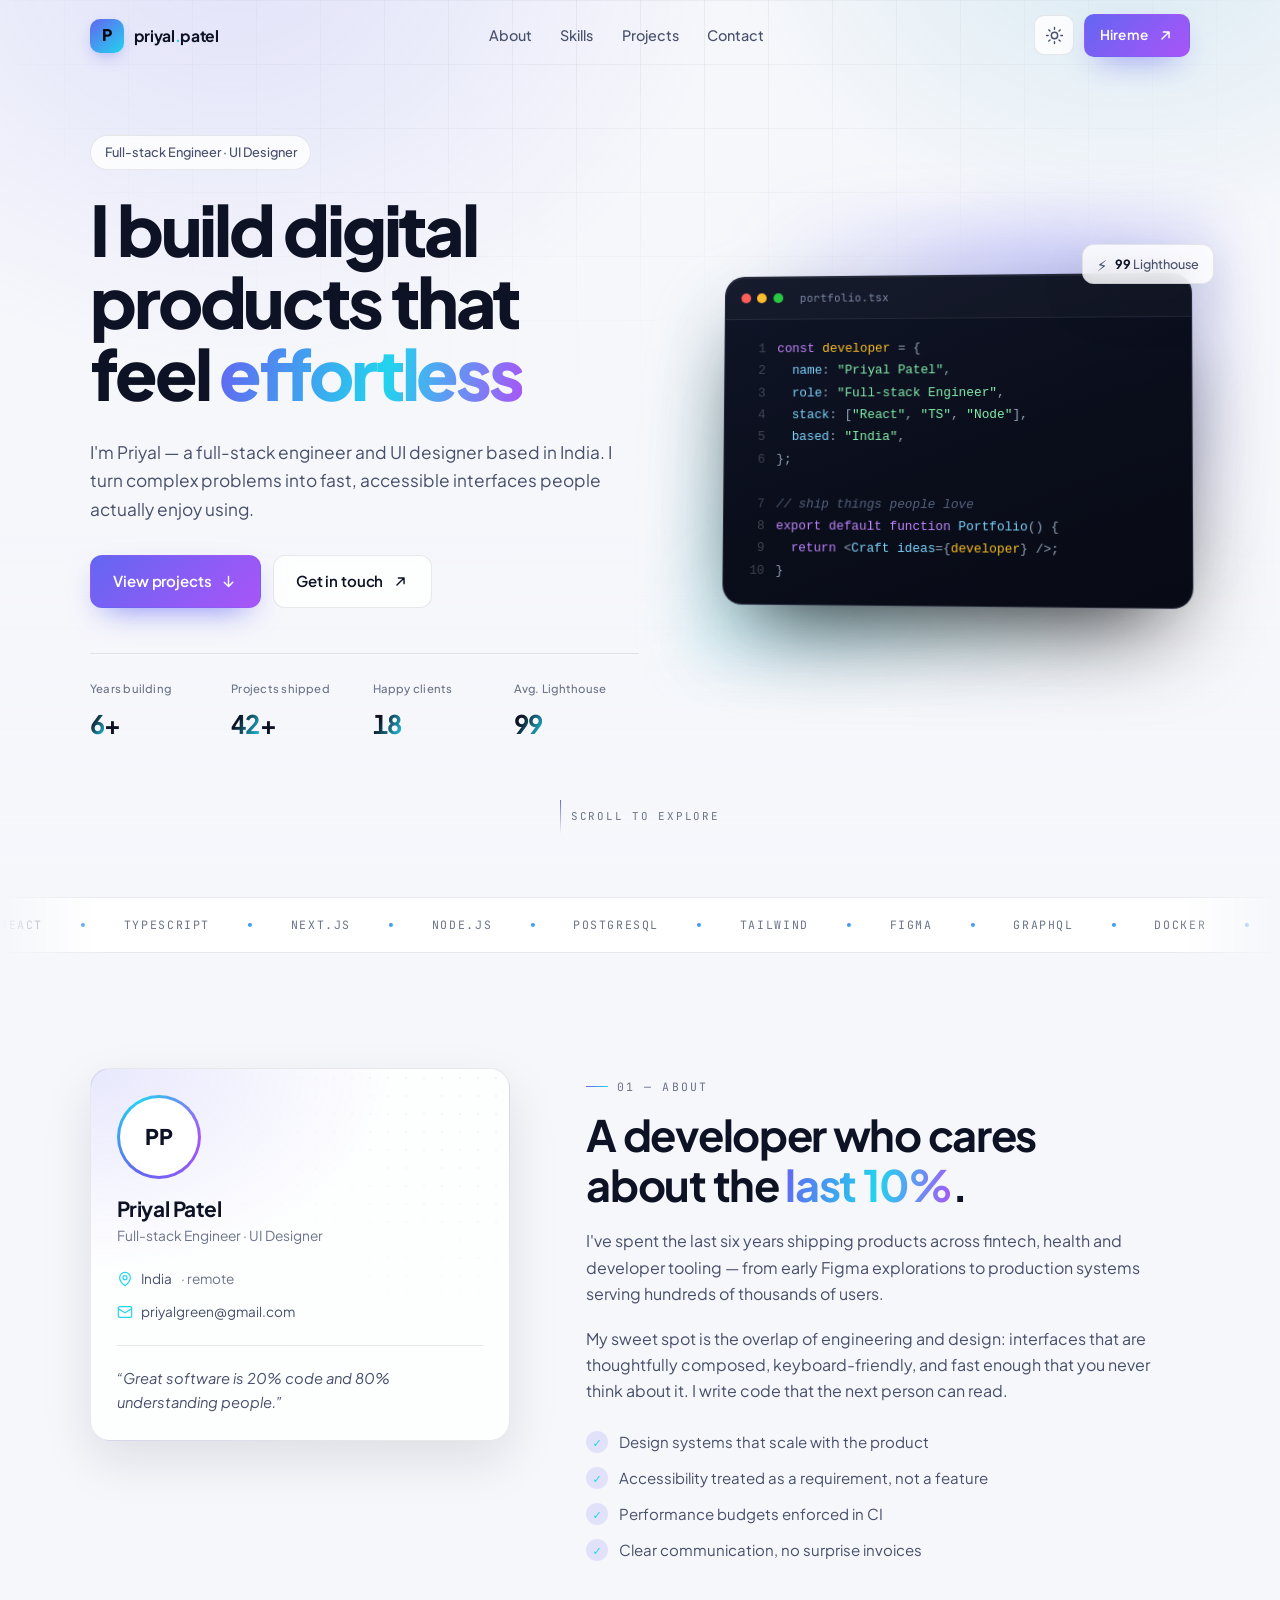
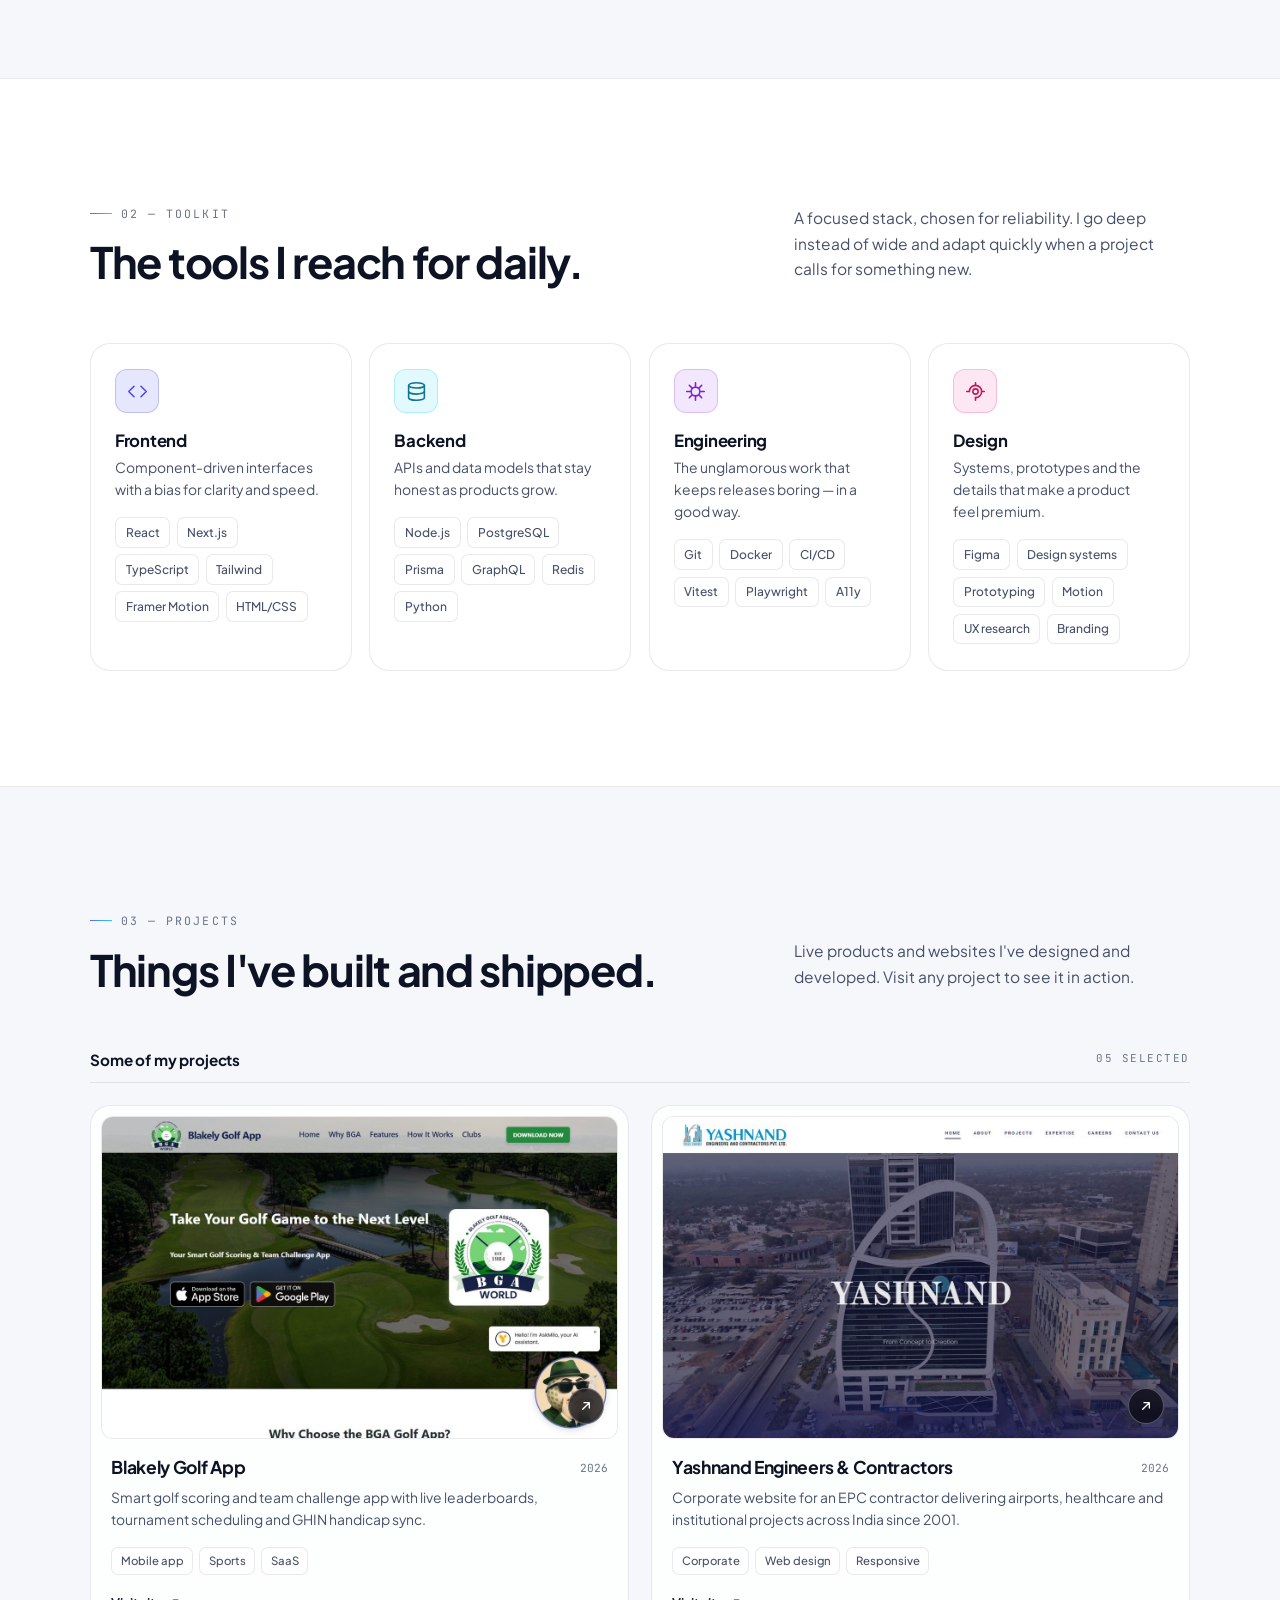
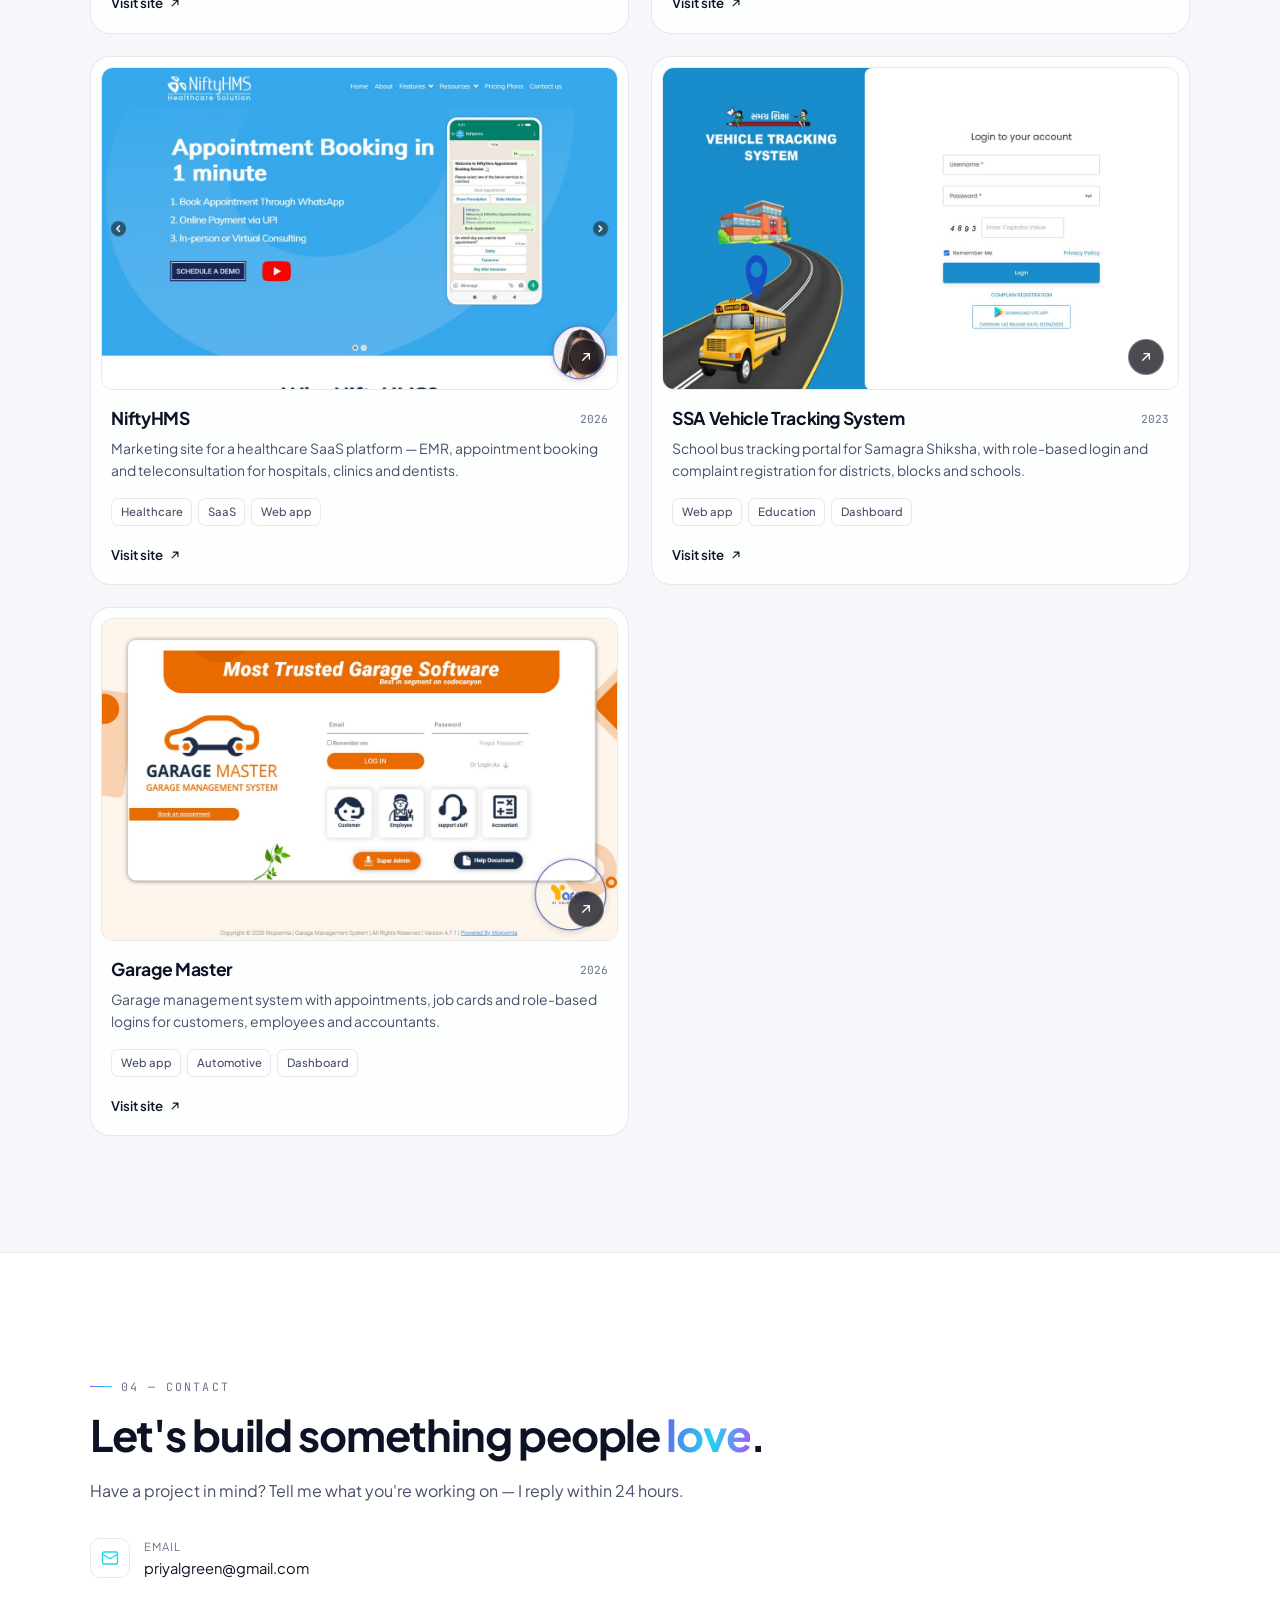
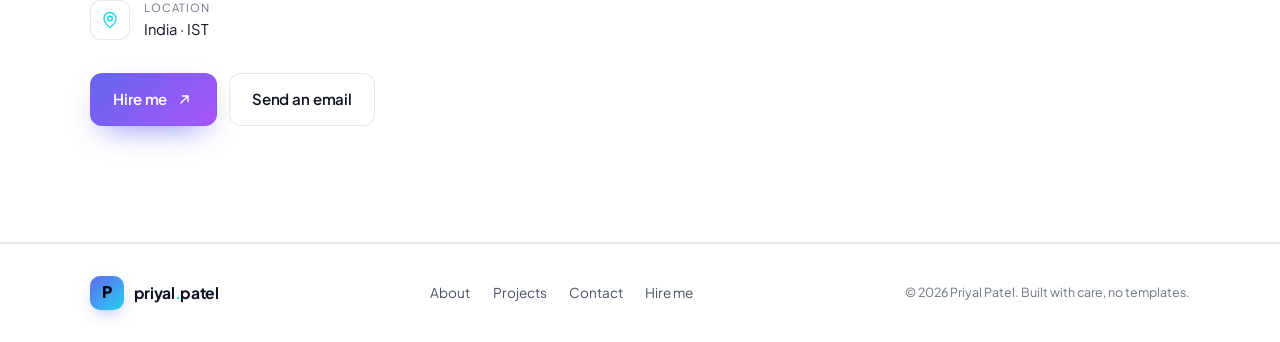
==== commit 20096423: "Update index.html" ====
--- a/index.html
+++ b/index.html
@@ -74,10 +74,7 @@
         </ul>
       </nav>
 
-      <div class="header-actions">
-        <a class="btn btn-primary btn-sm header-hire" href="mailto:priyalgreen@gmail.com">
-          Hire Me
-        </a>
+      <div class="header-actions">        
         <button class="icon-btn theme-toggle" id="theme-toggle" type="button" aria-label="Switch color theme">
           <svg class="icon-sun" viewBox="0 0 24 24" fill="none" stroke="currentColor" stroke-width="1.8"
             stroke-linecap="round" aria-hidden="true">
@@ -90,7 +87,7 @@
             <path d="M21 12.8A9 9 0 1 1 11.2 3a7 7 0 0 0 9.8 9.8Z" />
           </svg>
         </button>
-        <a class="btn btn-primary btn-sm header-cta" href="#contact">
+        <a class="btn btn-primary btn-sm header-cta" href="mailto:priyalgreen@gmail.com">
           Hire me
           <svg viewBox="0 0 24 24" fill="none" stroke="currentColor" stroke-width="2" stroke-linecap="round"
             stroke-linejoin="round" aria-hidden="true">
@@ -662,4 +659,4 @@
   <script src="script.js"></script>
 </body>
 
-</html>+</html>
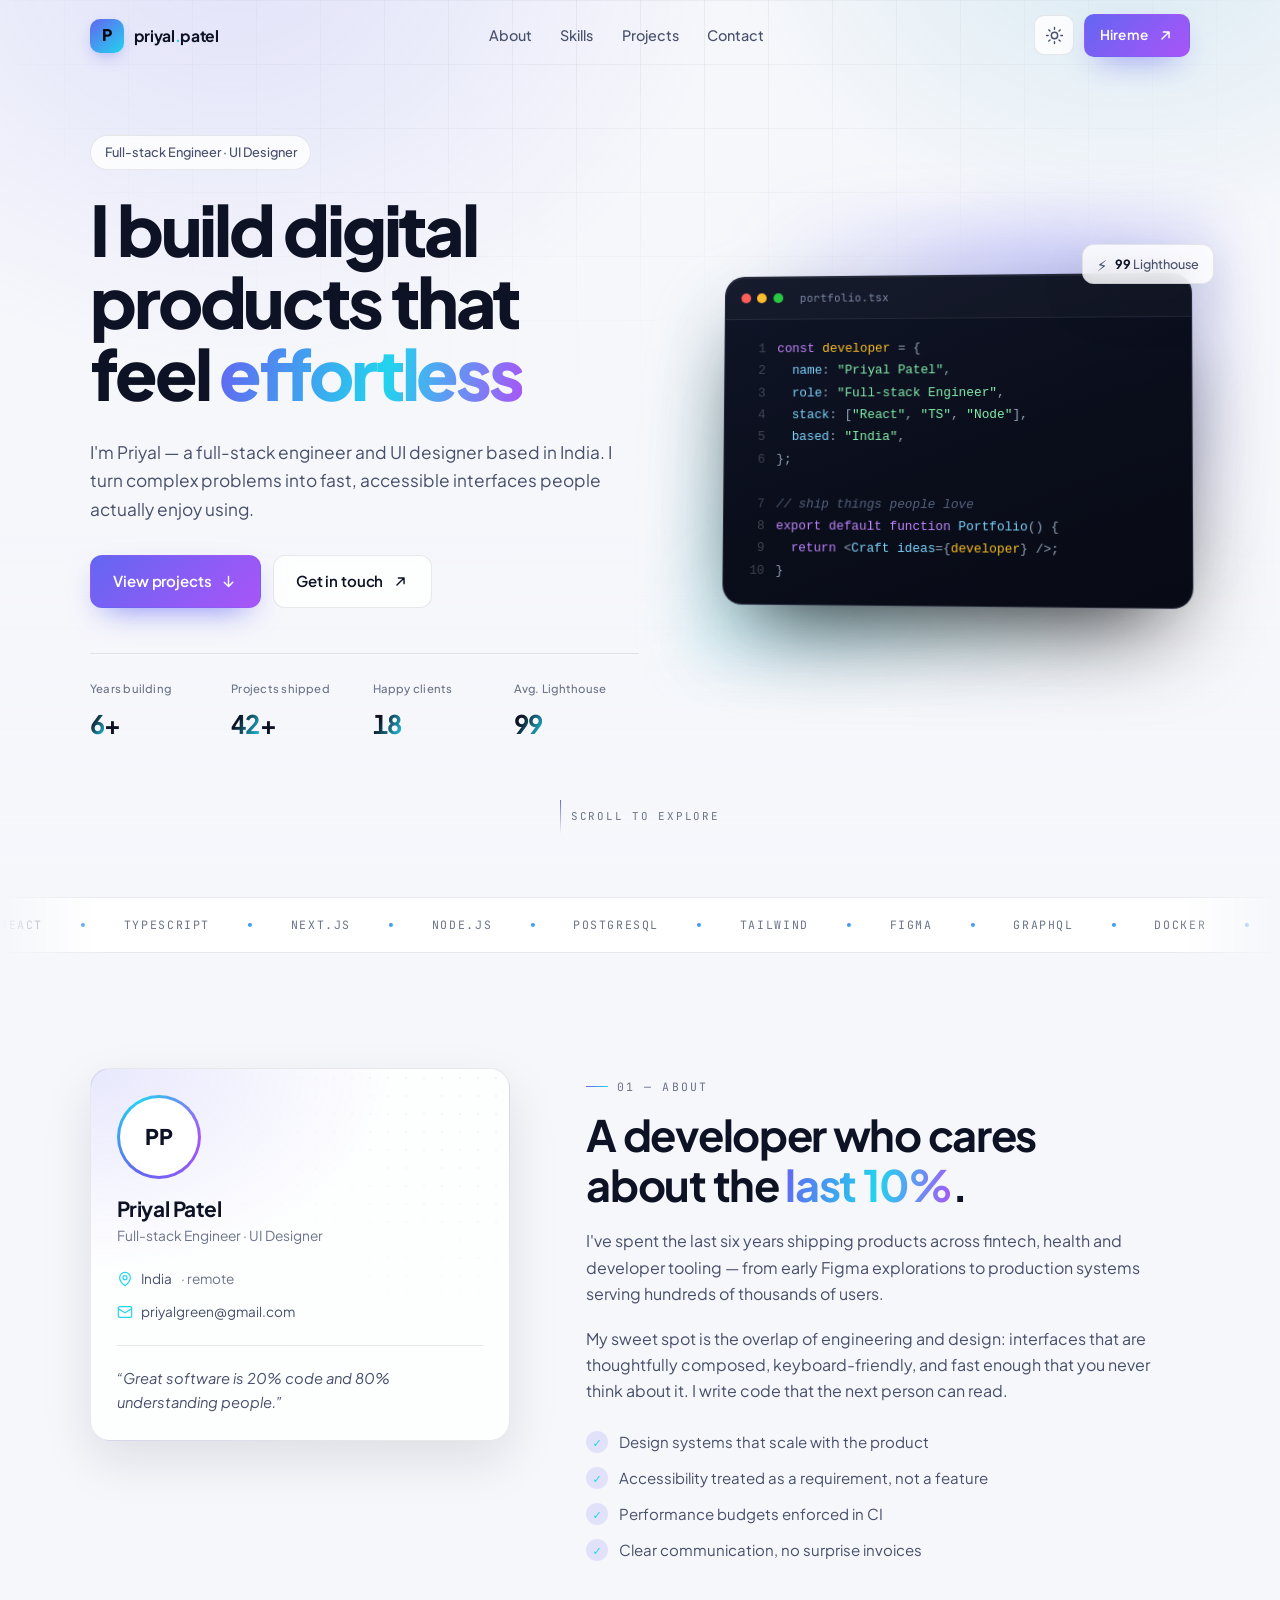
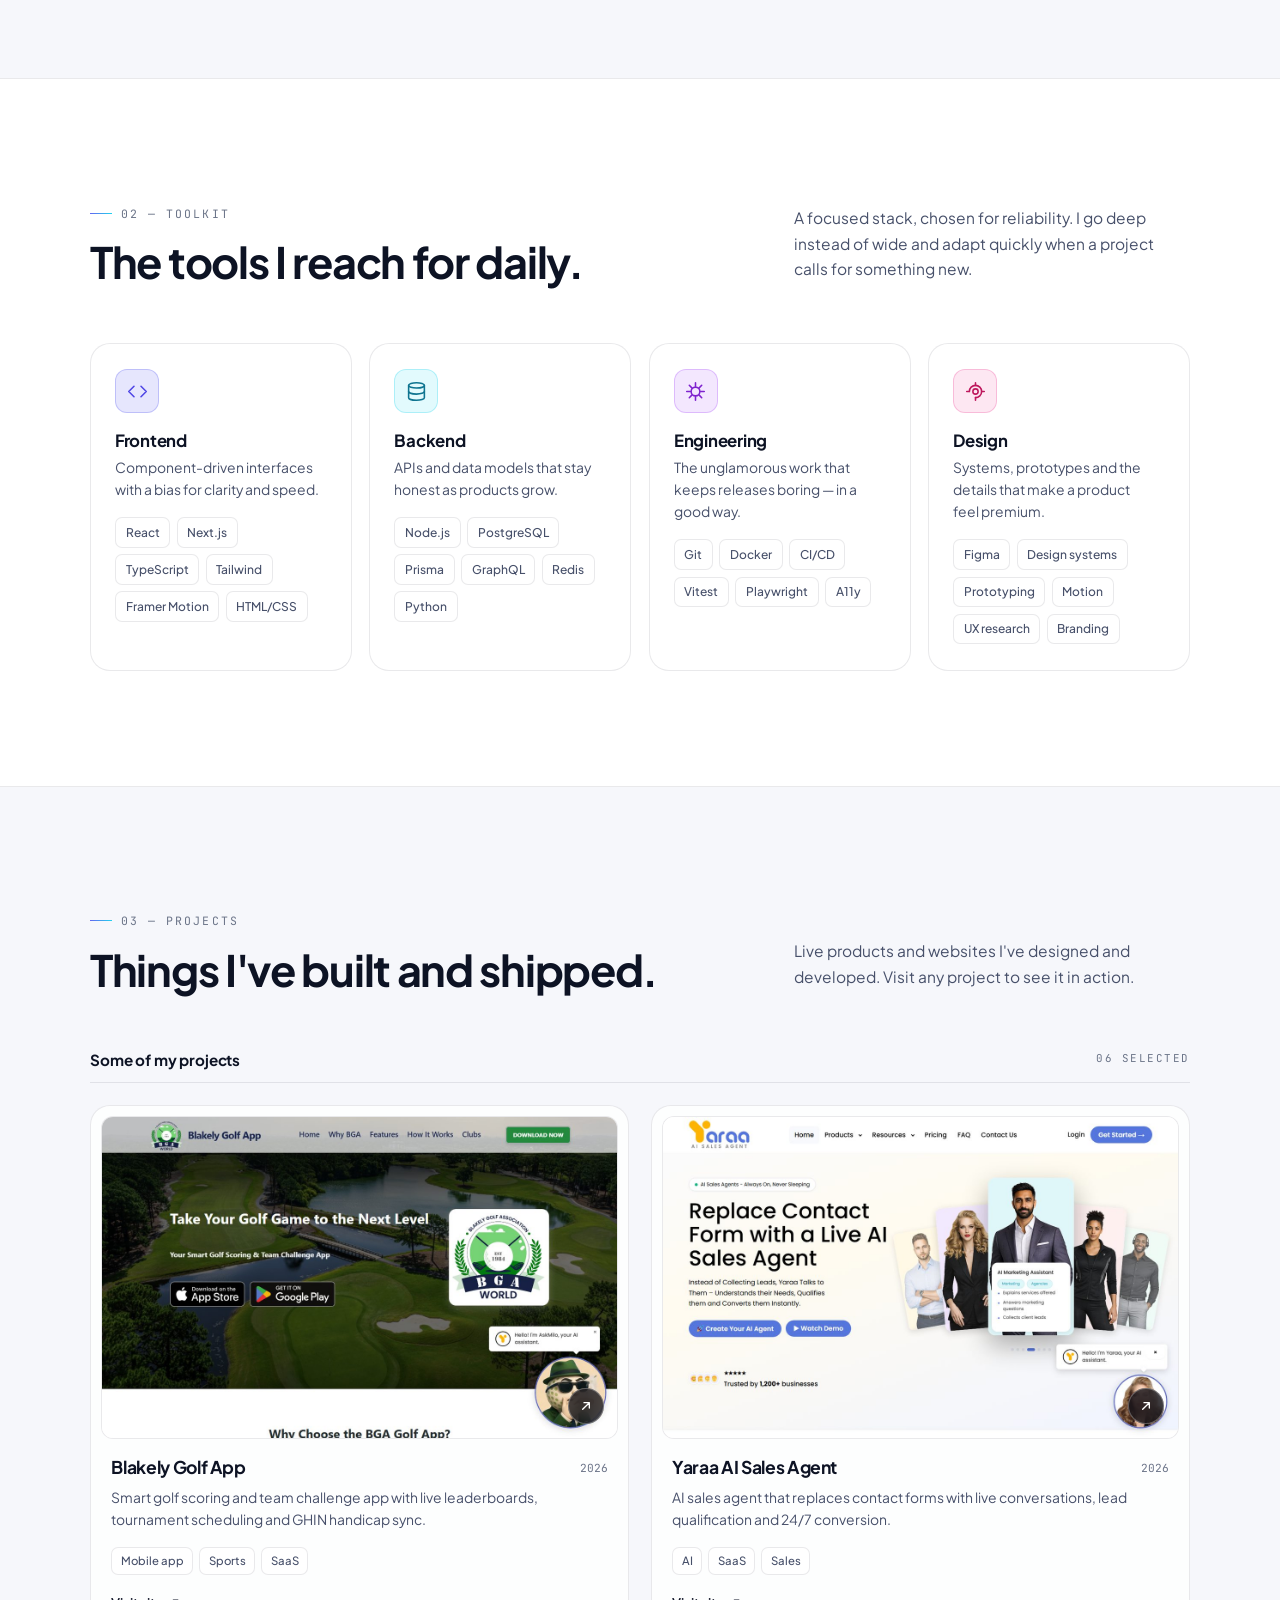
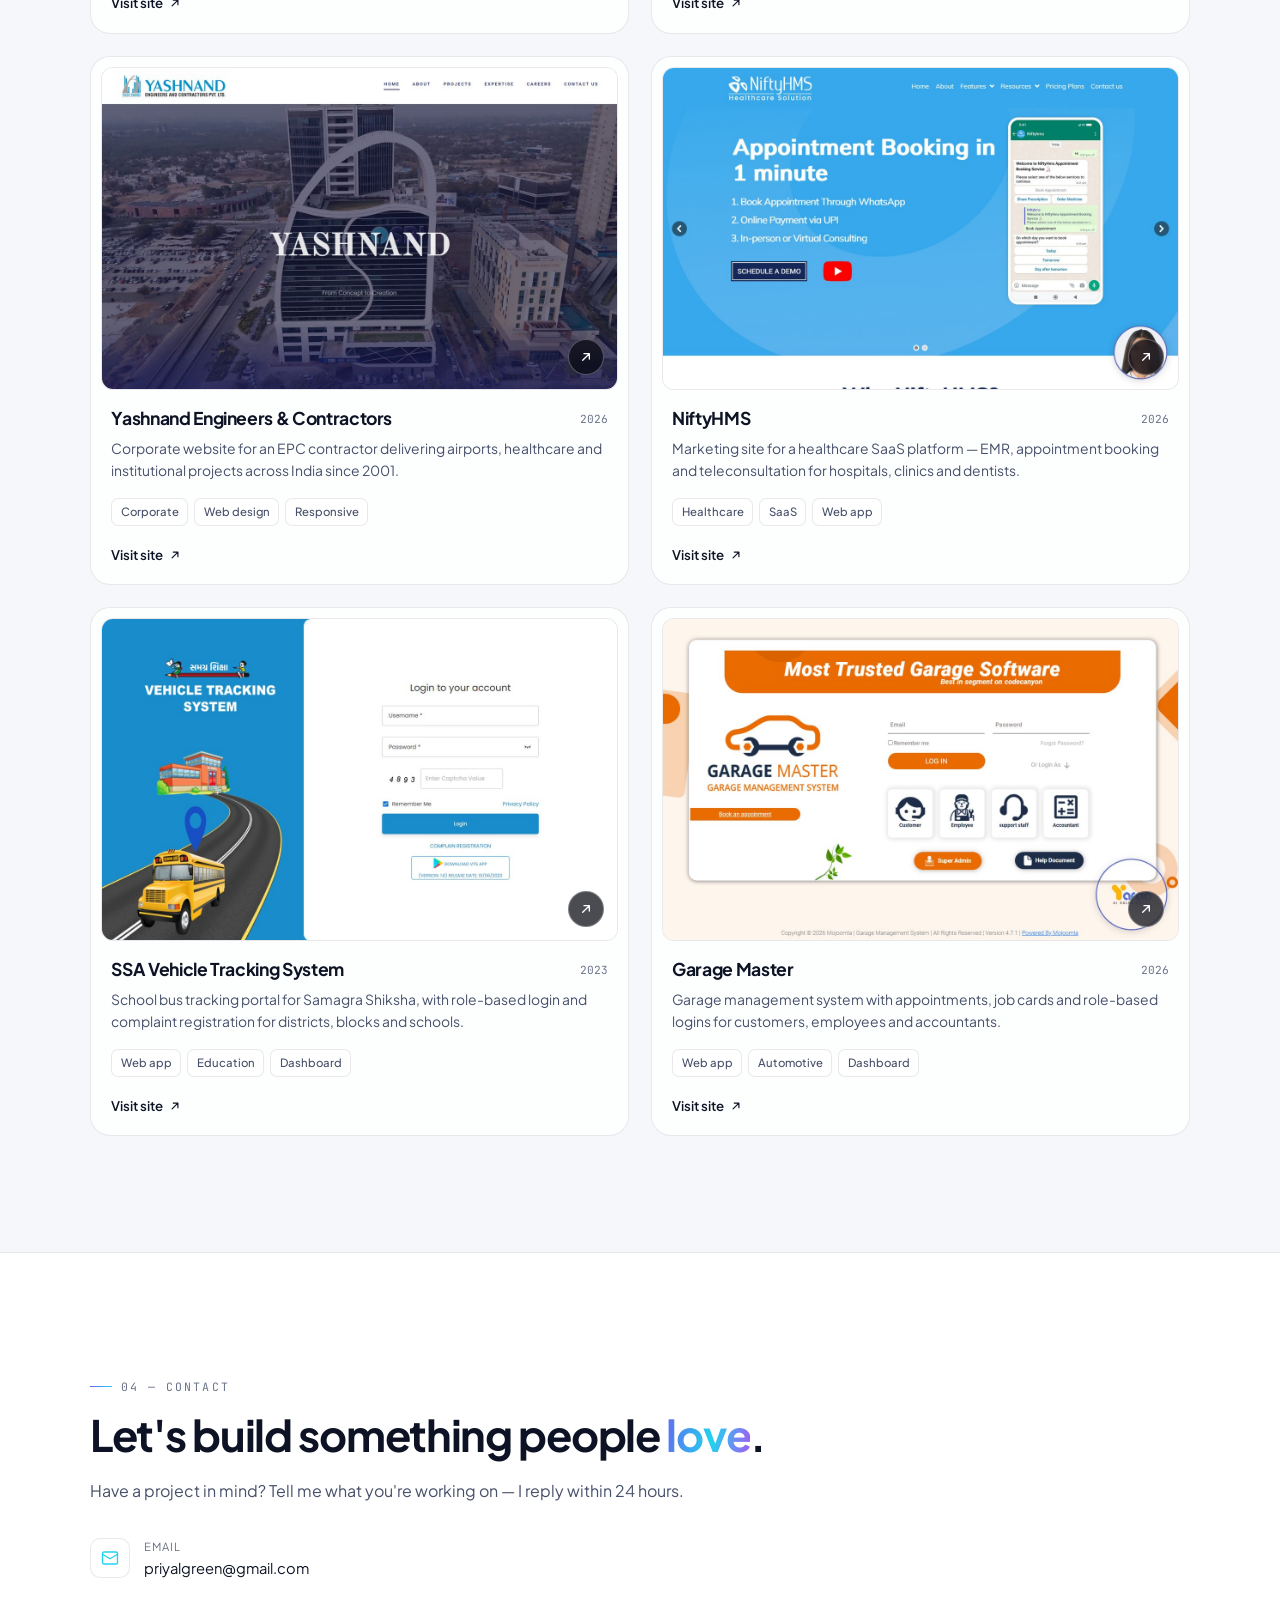
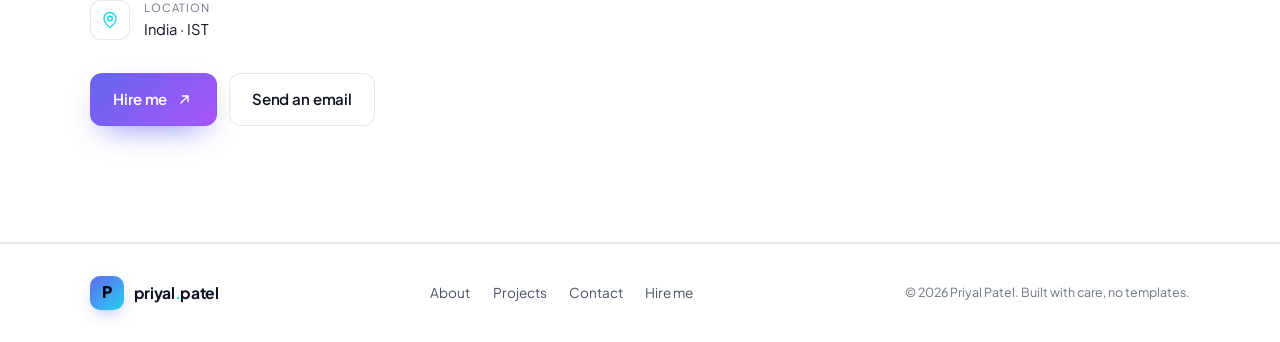
==== commit ba1a59c6: "Add files via upload" ====
--- a/index.html
+++ b/index.html
@@ -381,7 +381,7 @@
 
         <div class="projects-bar reveal" style="--d: 160ms">
           <h3 class="projects-label">Some of my projects</h3>
-          <span class="projects-count">05 selected</span>
+          <span class="projects-count">06 selected</span>
         </div>
 
         <div class="projects-grid" id="projects-grid">
@@ -409,6 +409,40 @@
                   <li>Mobile app</li>
                   <li>Sports</li>
                   <li>SaaS</li>
+                </ul>
+                <span class="project-cta">
+                  Visit site
+                  <svg viewBox="0 0 24 24" fill="none" stroke="currentColor" stroke-width="2" stroke-linecap="round"
+                    stroke-linejoin="round" aria-hidden="true">
+                    <path d="M7 17 17 7M9 7h8v8" />
+                  </svg>
+                </span>
+              </div>
+            </a>
+          </article>
+
+          <article class="project reveal" style="--d: 80ms">
+            <a class="project-link" href="https://yaraai.com/" target="_blank" rel="noopener noreferrer">
+              <div class="thumb">
+                <img src="assets/projects/yaraai.jpg" alt="Yaraa AI Sales Agent homepage with the headline about replacing contact forms with a live AI sales agent"
+                  width="1200" height="750" loading="lazy" decoding="async" />
+                <span class="thumb-arrow" aria-hidden="true">
+                  <svg viewBox="0 0 24 24" fill="none" stroke="currentColor" stroke-width="2" stroke-linecap="round"
+                    stroke-linejoin="round">
+                    <path d="M7 17 17 7M9 7h8v8" />
+                  </svg>
+                </span>
+              </div>
+              <div class="project-body">
+                <div class="project-head">
+                  <h3>Yaraa AI Sales Agent</h3>
+                  <span class="project-year">2026</span>
+                </div>
+                <p>AI sales agent that replaces contact forms with live conversations, lead qualification and 24/7 conversion.</p>
+                <ul class="chips chips-sm">
+                  <li>AI</li>
+                  <li>SaaS</li>
+                  <li>Sales</li>
                 </ul>
                 <span class="project-cta">
                   Visit site
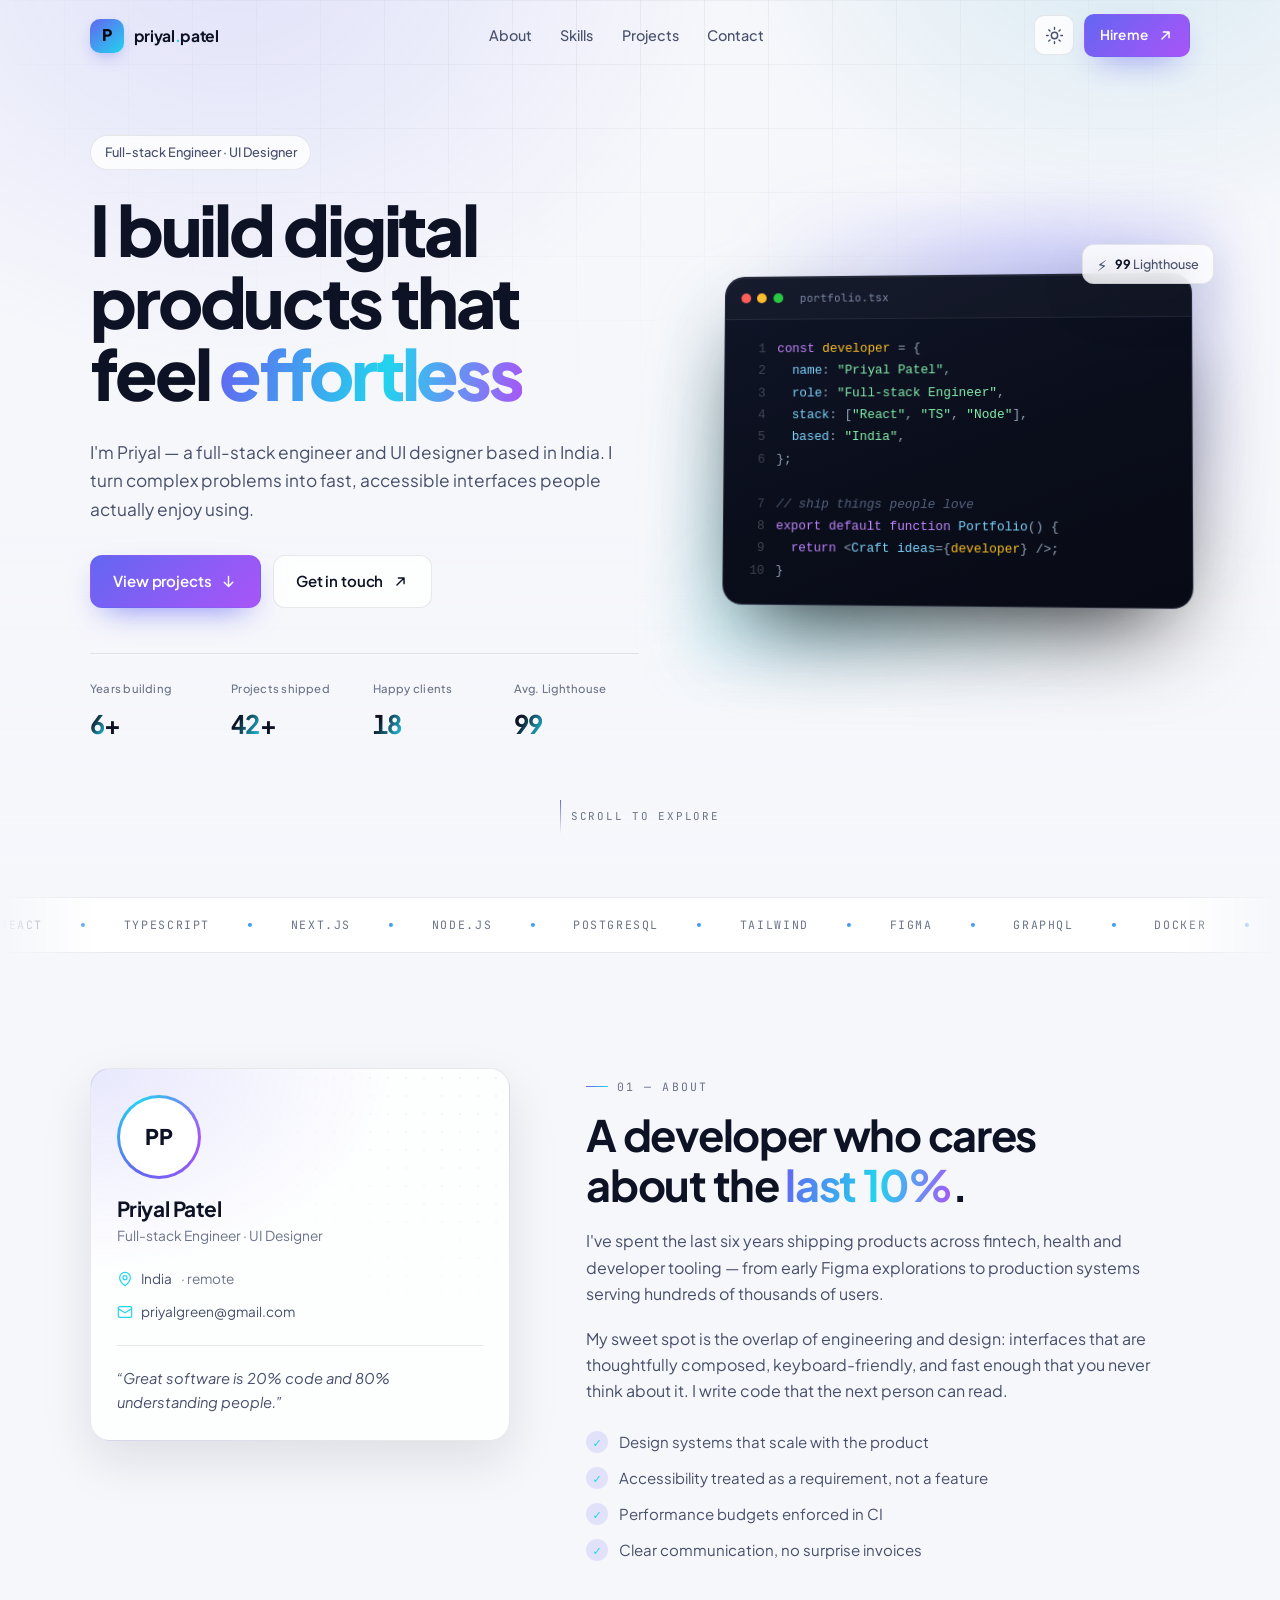
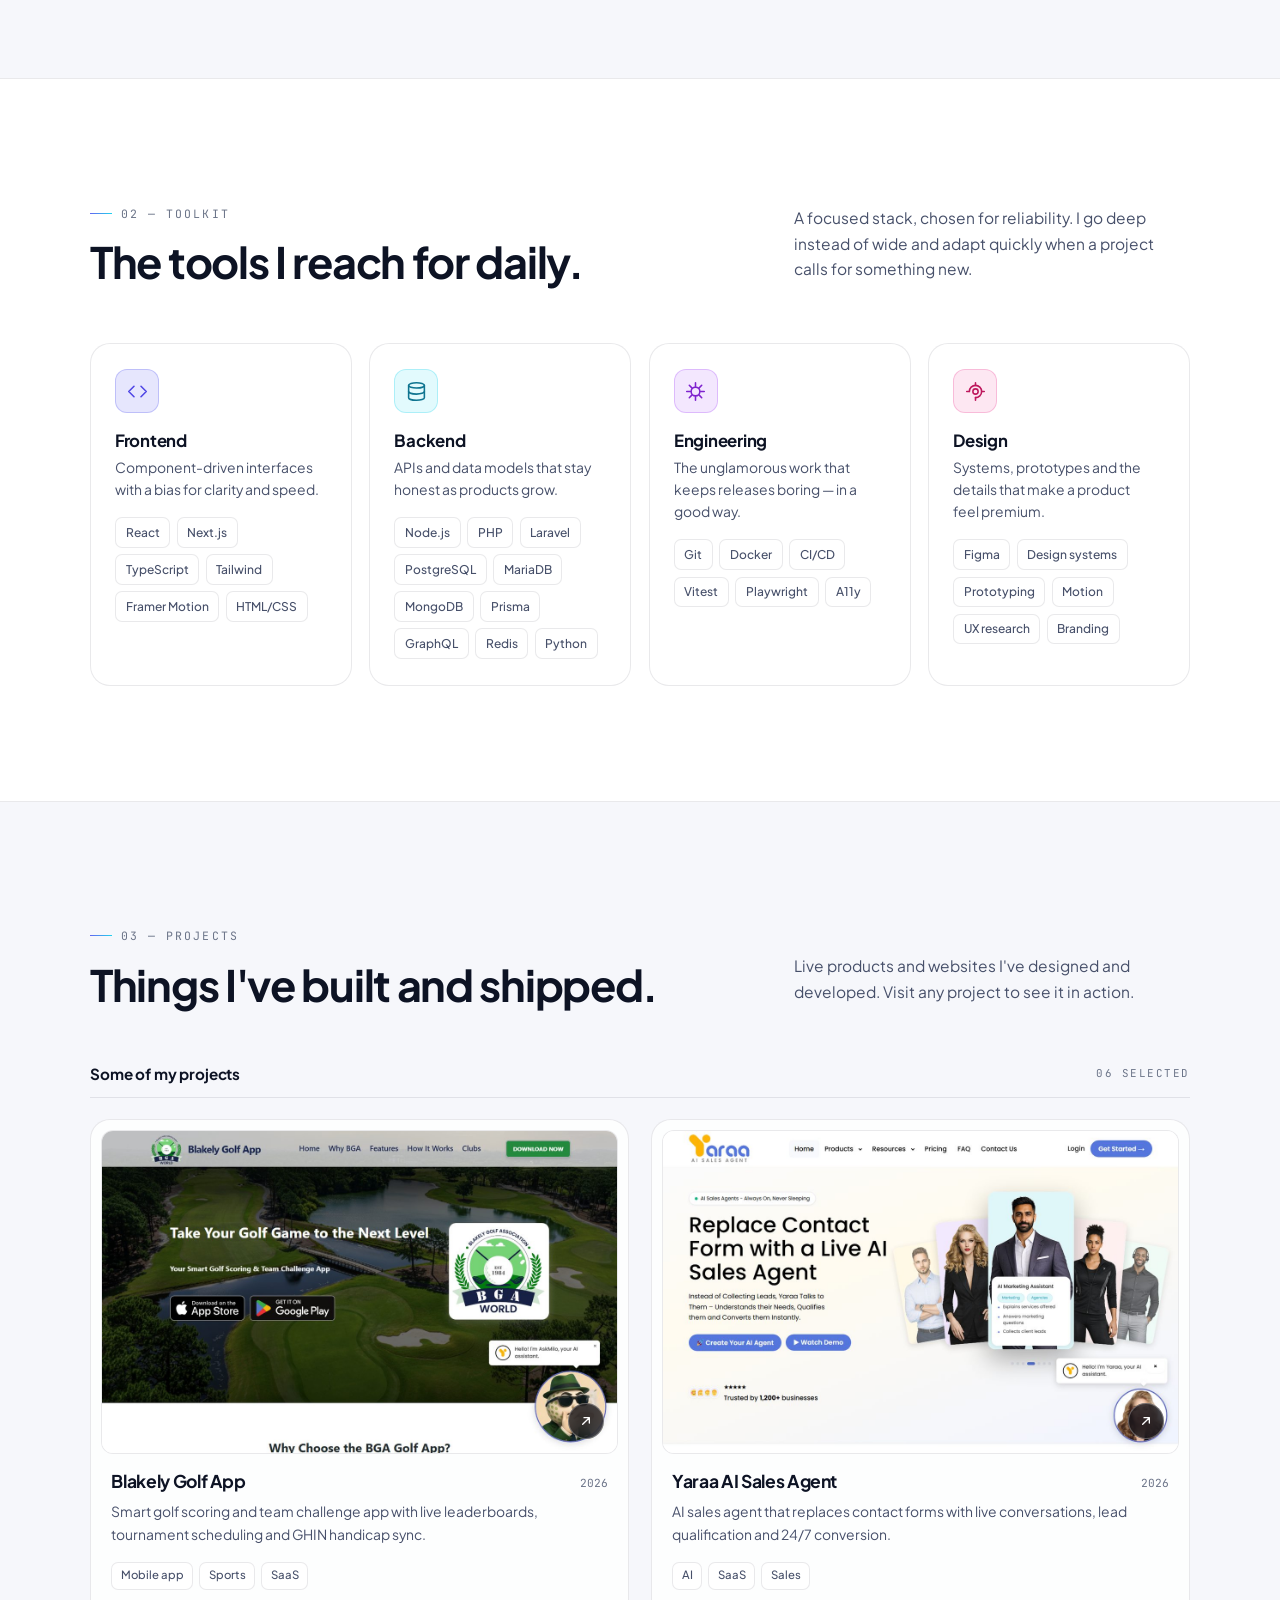
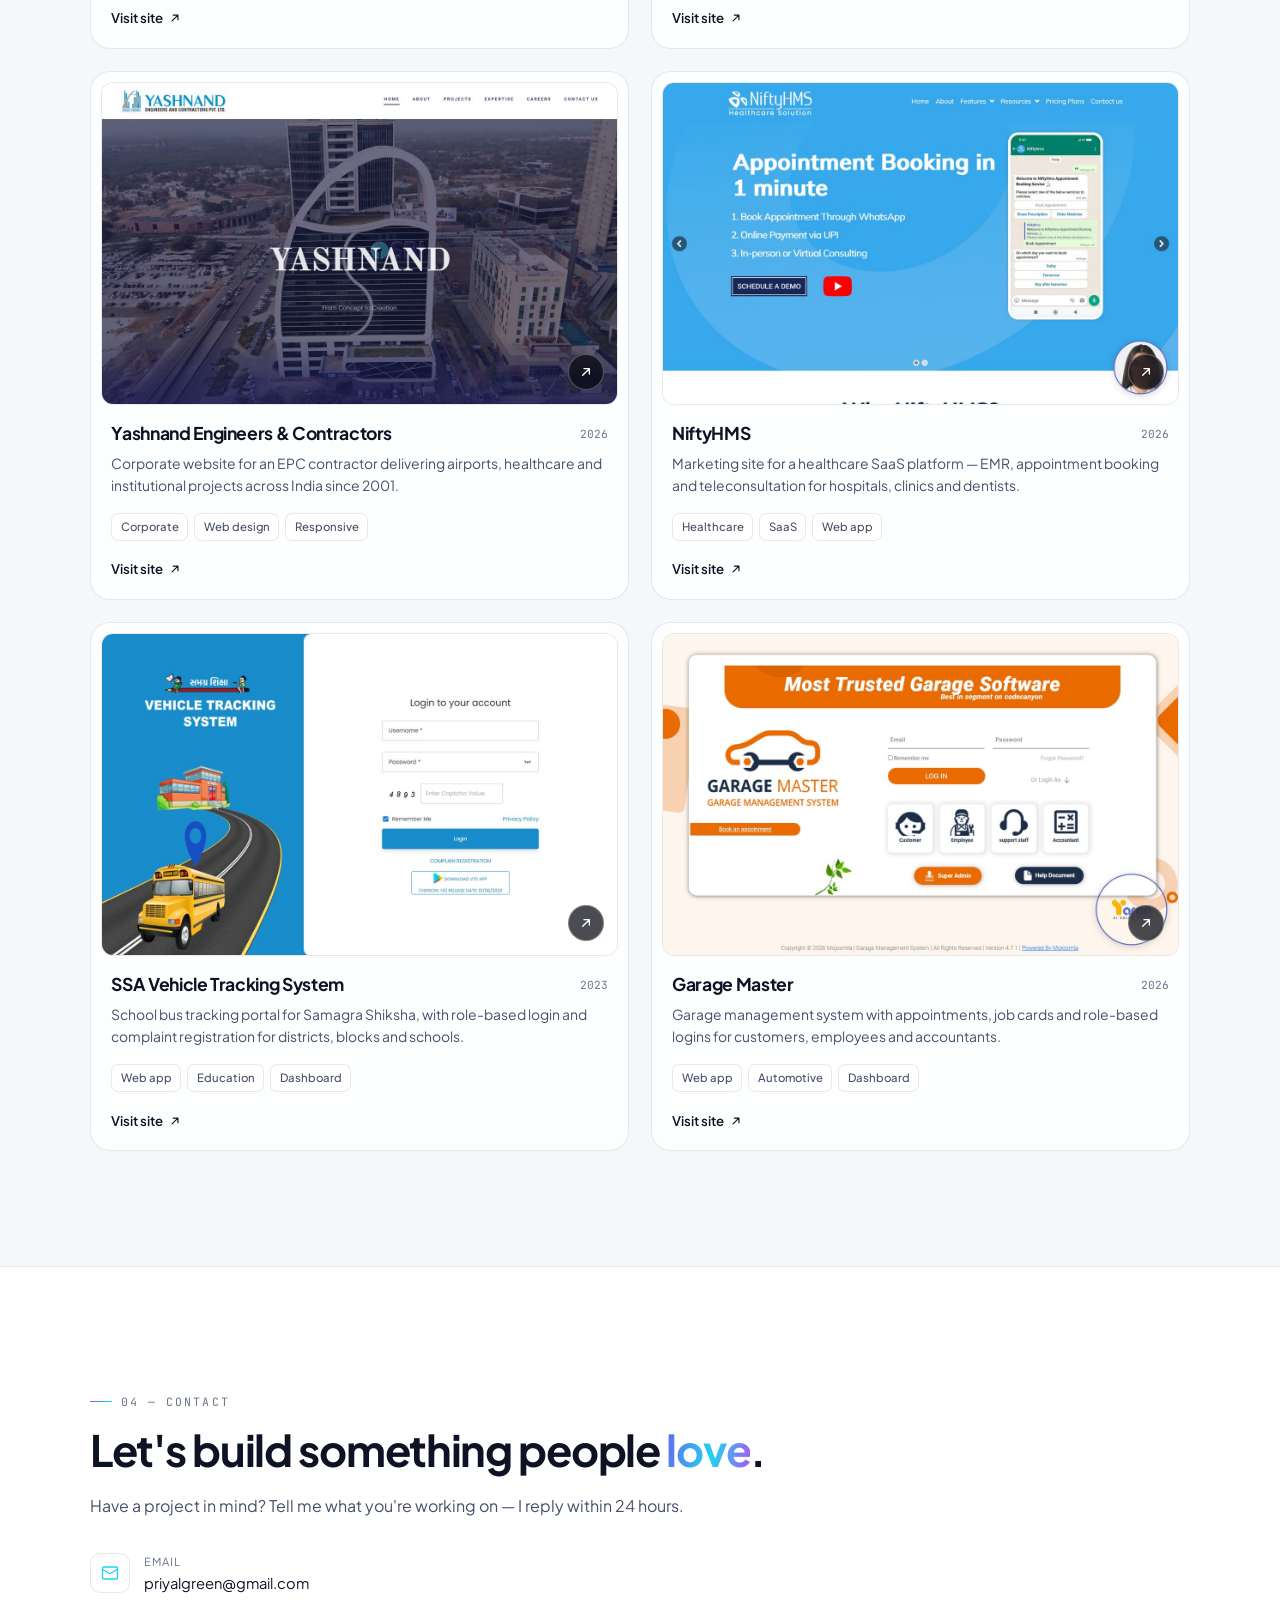
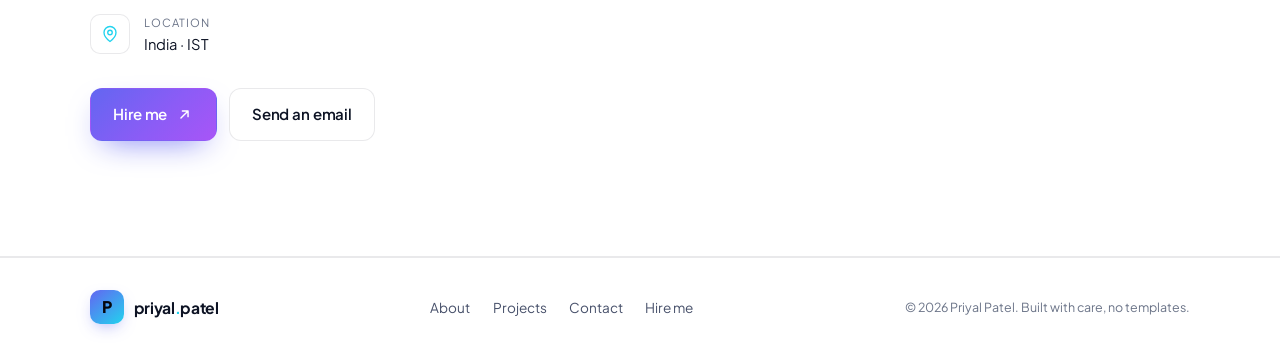
==== commit 2f747d68: "Add files via upload" ====
--- a/index.html
+++ b/index.html
@@ -312,7 +312,11 @@
             <p>APIs and data models that stay honest as products grow.</p>
             <ul class="chips">
               <li>Node.js</li>
+              <li>PHP</li>
+              <li>Laravel</li>
               <li>PostgreSQL</li>
+              <li>MariaDB</li>
+              <li>MongoDB</li>
               <li>Prisma</li>
               <li>GraphQL</li>
               <li>Redis</li>
